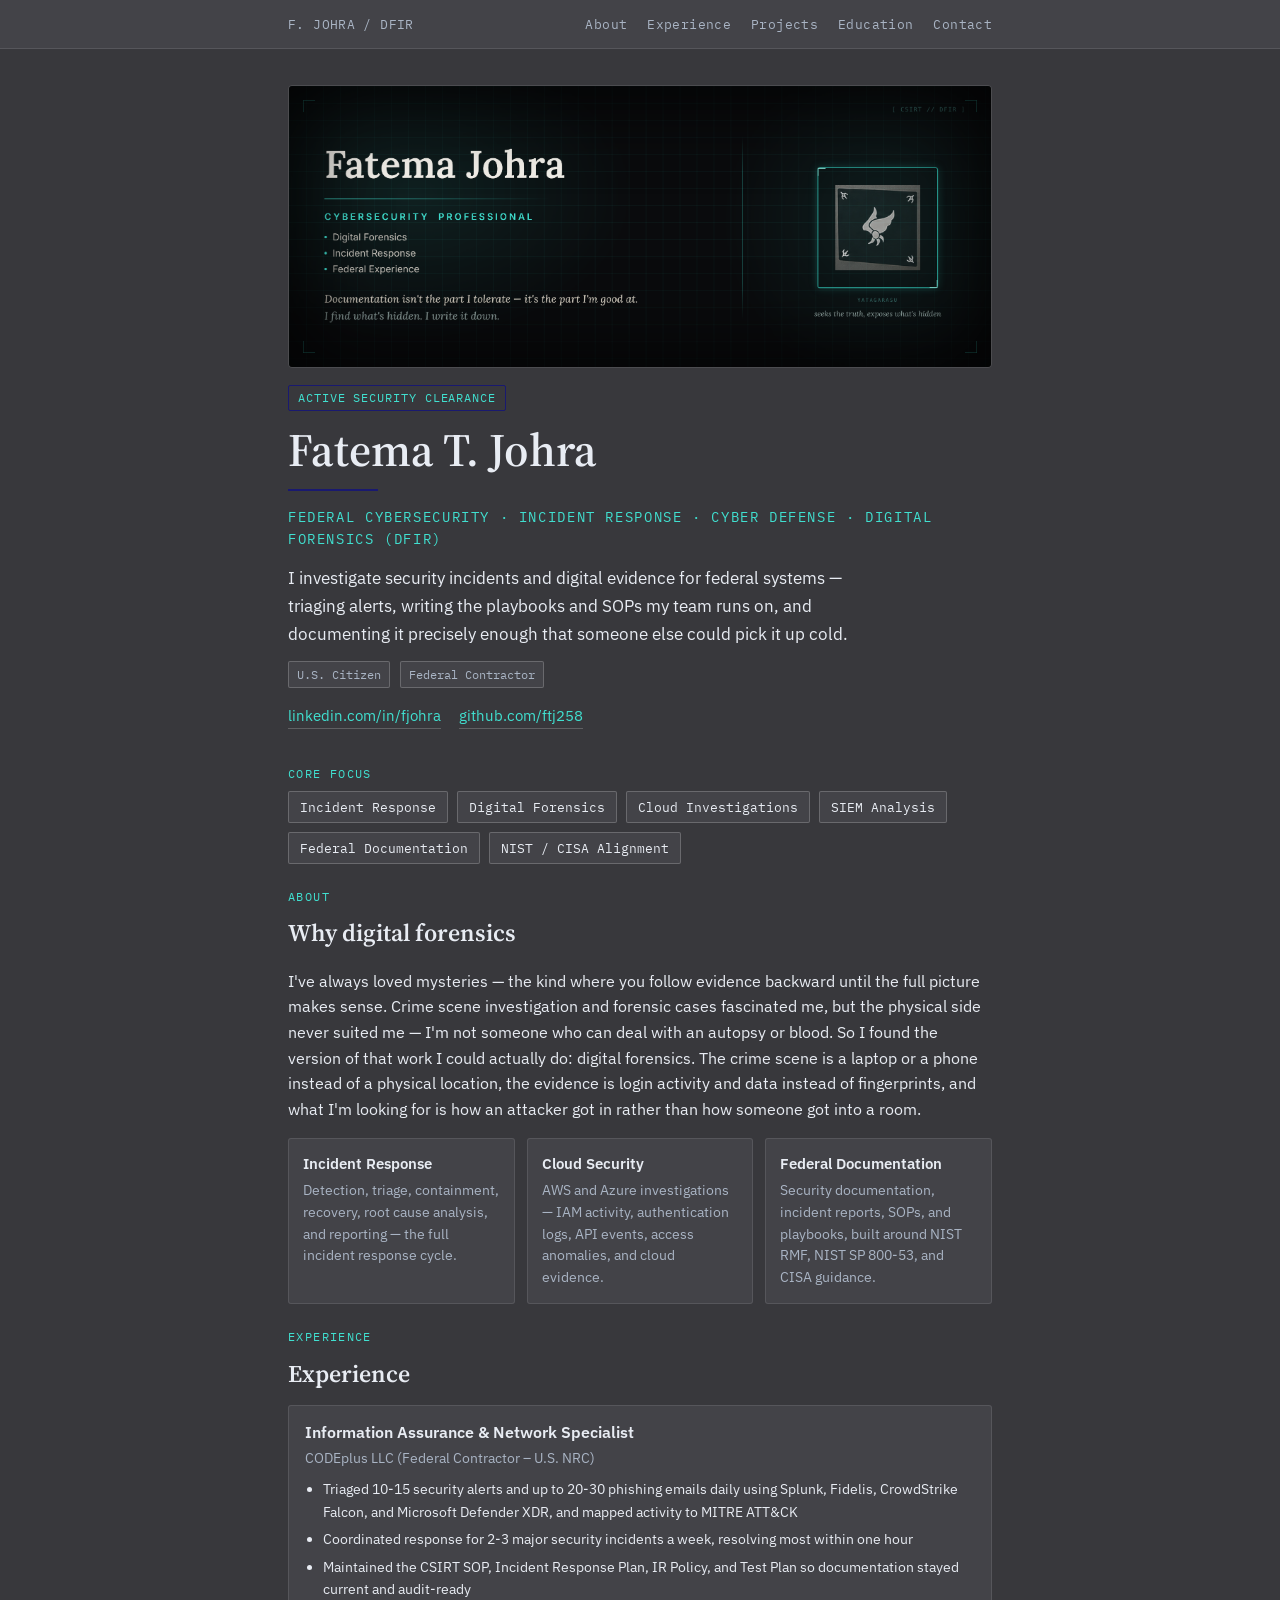
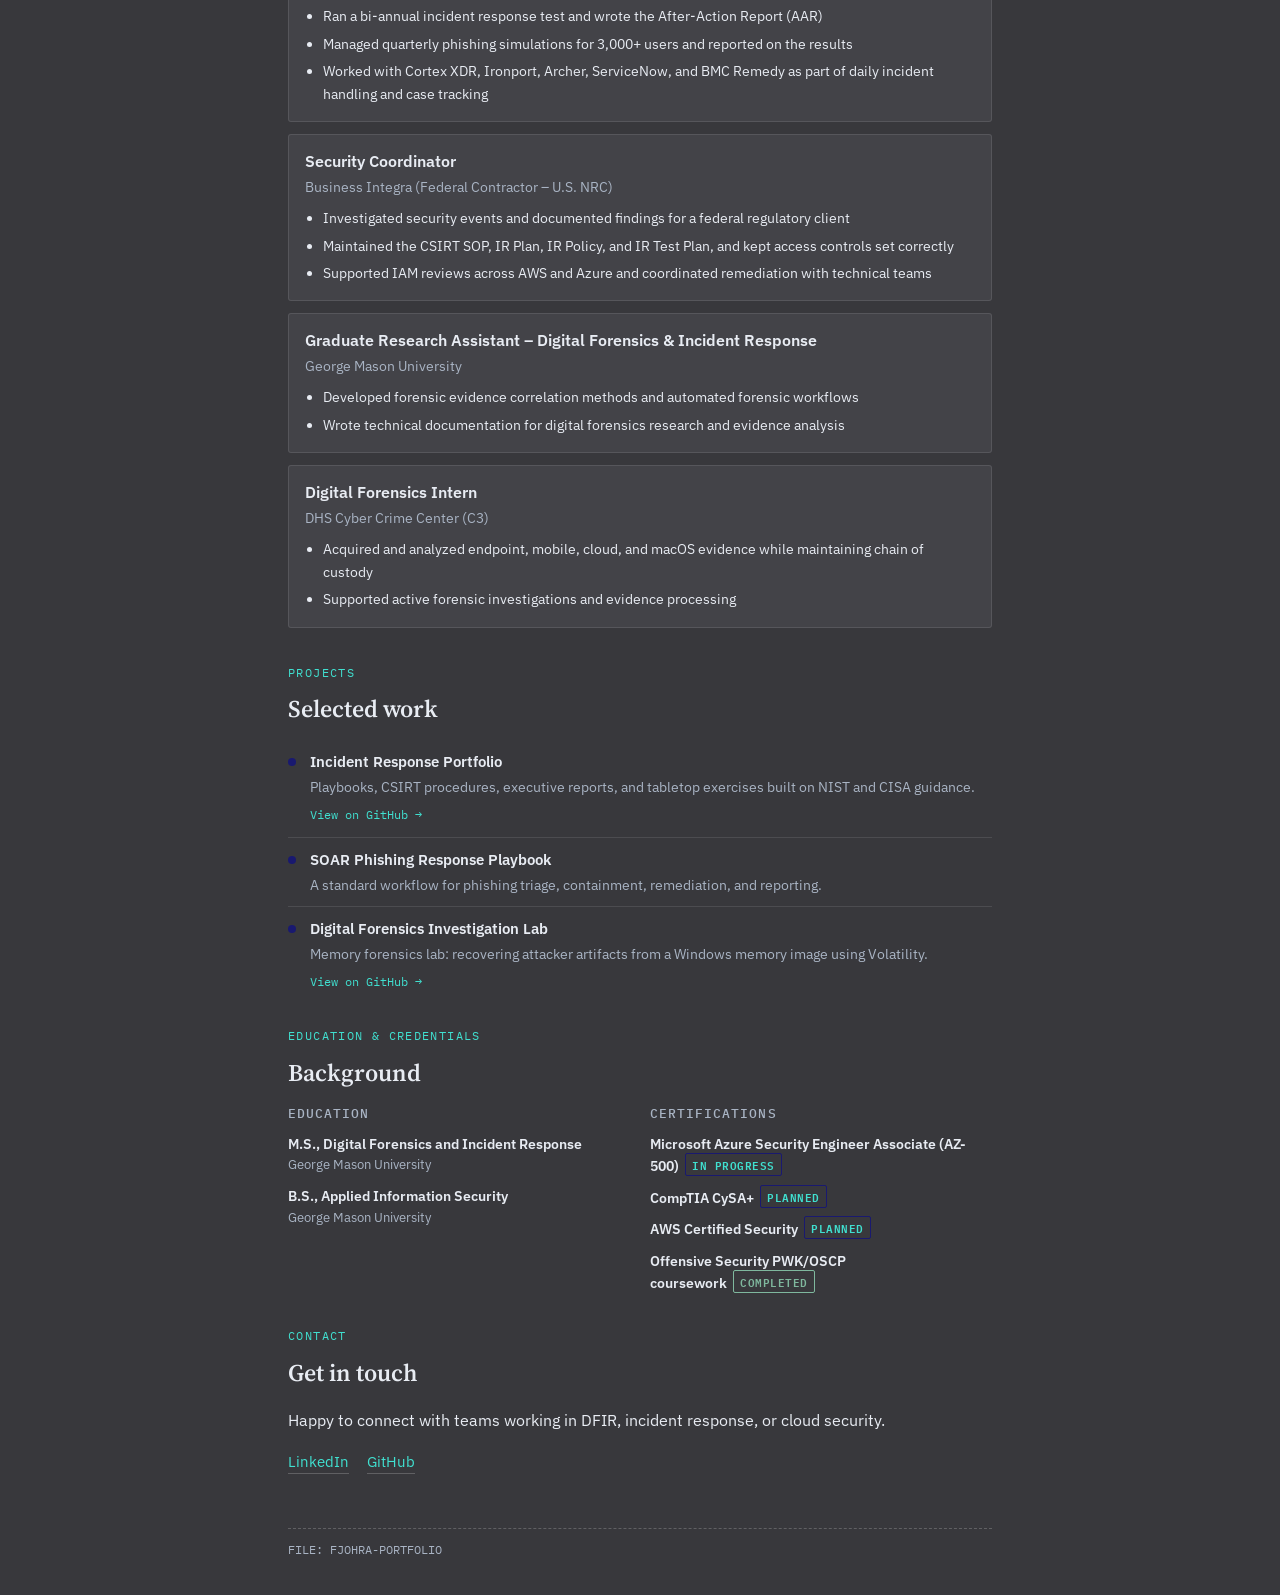
==== index.html @ d058edda "Update hero copy, add project links, replace banner with original design" ====
<!DOCTYPE html>
<html lang="en">
<head>
<meta charset="UTF-8">
<meta name="viewport" content="width=device-width, initial-scale=1.0">
<title>Fatema T. Johra — Incident Response &amp; Digital Forensics</title>
<link rel="preconnect" href="https://fonts.googleapis.com">
<link href="https://fonts.googleapis.com/css2?family=Source+Serif+4:opsz,wght@8..60,400;8..60,600;8..60,700&family=IBM+Plex+Sans:wght@400;500;600&family=IBM+Plex+Mono:wght@400;500&display=swap" rel="stylesheet">
<style>
  :root{
    --bg: #38383C;
    --paper: #434348;
    --ink: #E8ECF3;
    --ink-soft: #A9B4C4;
    --navy: #E8ECF3;
    --navy-soft: #C6D0DE;
    --line: rgba(255,255,255,0.10);
    --line-strong: rgba(255,255,255,0.20);
    --accent: #191970;
    --accent-text: #40E0D0;
    --accent-soft: rgba(25,25,112,0.24);
    --active: #7FB89E;
    --active-soft: rgba(127,184,158,0.14);
    --closed: #A39C8E;
    --closed-soft: rgba(163,156,142,0.14);
    --serif: 'Source Serif 4', Georgia, serif;
    --sans: 'IBM Plex Sans', -apple-system, sans-serif;
    --mono: 'IBM Plex Mono', 'Courier New', monospace;
  }

  * { box-sizing: border-box; }
  html { scroll-behavior: smooth; }

  body{
    margin: 0;
    background: var(--bg);
    color: var(--ink);
    font-family: var(--sans);
    line-height: 1.6;
    -webkit-font-smoothing: antialiased;
  }

  a { color: var(--accent-text); }
  a:focus-visible, button:focus-visible { outline: 2px solid var(--accent); outline-offset: 3px; }

  .wrap{ max-width: 760px; margin: 0 auto; padding: 0 28px; }

  /* ---------- Top bar ---------- */
  .topbar{
    border-bottom: 1px solid var(--line);
    background: var(--paper);
    position: sticky; top: 0; z-index: 20;
  }
  .topbar-inner{
    max-width: 760px; margin: 0 auto; padding: 14px 28px;
    display: flex; justify-content: space-between; align-items: center;
    font-family: var(--mono); font-size: 12.5px; letter-spacing: .03em;
    color: var(--ink-soft);
  }
  .topbar-inner nav{ display: flex; gap: 20px; }
  .topbar-inner nav a{ color: var(--ink-soft); text-decoration: none; }
  .topbar-inner nav a:hover{ color: var(--accent-text); text-decoration: underline; }

  /* ---------- Hero ---------- */
  .hero{ padding: 36px 0 24px; }
  .banner-img{
    width: 100%; max-width: 100%; height: auto; display: block;
    border-radius: 4px; margin-bottom: 16px; border: 1px solid var(--line);
  }
  .hero .stamp{
    display: inline-block; font-family: var(--mono); font-size: 11.5px;
    letter-spacing: .08em; color: var(--accent-text); border: 1px solid var(--accent);
    padding: 3px 9px; border-radius: 2px; margin-bottom: 14px; text-transform: uppercase;
  }
  .hero h1{
    font-family: var(--serif); font-weight: 600; font-size: clamp(2.1rem, 5vw, 2.9rem);
    line-height: 1.12; margin: 0 0 12px; color: var(--navy);
  }
  .name-rule{ width: 90px; height: 2px; background: var(--accent); margin-bottom: 16px; }
  .hero .role-line{
    font-family: var(--mono); font-size: 13.5px; color: var(--accent-text);
    letter-spacing: .12em; text-transform: uppercase; margin-bottom: 14px;
  }
  .hero p.lede{
    font-size: 1.08rem; max-width: 58ch; color: var(--ink); margin: 0 0 14px;
  }
  .meta-row{
    display: flex; flex-wrap: wrap; gap: 8px 10px; font-family: var(--mono); font-size: 12px;
    color: var(--ink-soft); margin-bottom: 16px;
  }
  .meta-row span{
    border: 1px solid var(--line-strong); padding: 3px 8px; border-radius: 2px; background: var(--paper);
  }
  .contact-row{ display: flex; flex-wrap: wrap; gap: 4px 18px; font-size: 14.5px; }
  .contact-row a{ text-decoration: none; border-bottom: 1px solid var(--line-strong); }
  .contact-row a:hover{ border-color: var(--accent); }

  /* ---------- Section scaffolding ---------- */
  section{ padding: 12px 0; }
  section:first-of-type{ border-top: none; }
  .eyebrow{
    font-family: var(--mono); font-size: 11.5px; letter-spacing: .12em; text-transform: uppercase;
    color: var(--accent-text); margin: 0 0 8px;
  }
  h2{
    font-family: var(--serif); font-weight: 600; font-size: 1.5rem; color: var(--navy);
    margin: 0 0 12px;
  }

  /* ---------- Focus tags ---------- */
  .tag-row{ display: flex; flex-wrap: wrap; gap: 9px; }
  .tag{
    font-family: var(--mono); font-size: 12.5px; color: var(--navy);
    background: var(--paper); border: 1px solid var(--line-strong);
    padding: 5px 11px; border-radius: 2px;
  }

  /* ---------- About cards ---------- */
  .card-grid{ display: grid; grid-template-columns: repeat(3, 1fr); gap: 12px; margin-top: 14px; }
  .card{
    background: var(--paper); border: 1px solid var(--line); border-radius: 3px;
    padding: 13px 14px 15px;
  }
  .card .card-title{ font-weight: 600; font-size: 14.5px; color: var(--navy); margin-bottom: 5px; }
  .card p{ font-size: 13.5px; color: var(--ink-soft); margin: 0; }

  /* ---------- Case files (experience) ---------- */
  .case{
    background: var(--paper); border: 1px solid var(--line); border-radius: 3px;
    margin-bottom: 12px; overflow: hidden;
  }
  .case-head{
    display: flex; justify-content: flex-end; align-items: center; flex-wrap: wrap; gap: 8px;
    padding: 10px 16px; border-bottom: 1px solid var(--line); background: rgba(255,255,255,0.03);
  }
  .case-id{ font-family: var(--mono); font-size: 12px; color: var(--ink-soft); }
  .status{
    font-family: var(--mono); font-size: 11px; letter-spacing: .06em; text-transform: uppercase;
    padding: 3px 9px; border-radius: 2px;
  }
  .status.active{ background: var(--active-soft); color: var(--active); }
  .status.closed{ background: var(--closed-soft); color: var(--closed); }
  .case-body{ padding: 14px 16px 16px; }
  .case-role{ font-weight: 600; font-size: 16px; margin: 0 0 2px; }
  .case-org{ font-size: 13.5px; color: var(--ink-soft); margin: 0 0 9px; }
  .case-body ul{ margin: 0; padding-left: 18px; }
  .case-body li{ font-size: 14px; margin-bottom: 5px; color: var(--ink); }
  .case-body li:last-child{ margin-bottom: 0; }

  /* ---------- Projects ---------- */
  .project{
    display: flex; gap: 14px; padding: 10px 0; border-bottom: 1px solid var(--line);
  }
  .project:last-child{ border-bottom: none; }
  .project .dot{
    flex: none; width: 8px; height: 8px; border-radius: 50%; background: var(--accent);
    margin-top: 8px;
  }
  .project h3{ font-size: 15px; margin: 0 0 3px; font-weight: 600; }
  .project p{ margin: 0; font-size: 13.5px; color: var(--ink-soft); }
  .project-link{
    display: inline-block; margin-top: 6px; font-family: var(--mono); font-size: 12px;
    color: var(--accent-text); text-decoration: none; border-bottom: 1px solid transparent;
  }
  .project-link:hover{ border-bottom-color: var(--accent-text); }

  /* ---------- Education / certs ---------- */
  .edu-grid{ display: grid; grid-template-columns: 1fr 1fr; gap: 20px; }
  .edu-grid h3{ font-size: 13px; text-transform: uppercase; letter-spacing: .08em; color: var(--ink-soft); margin: 0 0 8px; font-family: var(--mono); font-weight: 500;}
  .edu-item{ margin-bottom: 9px; font-size: 14px; }
  .edu-item .deg{ font-weight: 600; }
  .edu-item .where{ color: var(--ink-soft); font-size: 13px; }
  .pill-status{
    font-family: var(--mono); font-size: 10.5px; text-transform: uppercase; letter-spacing: .05em;
    color: var(--accent-text); border: 1px solid var(--accent); border-radius: 2px; padding: 1px 6px;
    margin-left: 6px; vertical-align: 1px;
  }

  /* ---------- Contact / footer ---------- */
  footer{ padding: 24px 0 36px; }
  footer p{ font-size: 15px; max-width: 52ch; }
  .footer-stamp{
    margin-top: 18px; padding-top: 12px; border-top: 1px dashed var(--line-strong);
    font-family: var(--mono); font-size: 11.5px; color: var(--ink-soft);
    display: flex; justify-content: space-between; flex-wrap: wrap; gap: 6px;
  }

  /* ---------- Reveal on scroll ---------- */
  .reveal{ opacity: 0; transform: translateY(10px); transition: opacity .5s ease, transform .5s ease; }
  .reveal.in{ opacity: 1; transform: translateY(0); }
  @media (prefers-reduced-motion: reduce){
    .reveal{ opacity: 1; transform: none; transition: none; }
    html{ scroll-behavior: auto; }
  }

  /* ---------- Responsive ---------- */
  @media (max-width: 640px){
    .card-grid{ grid-template-columns: 1fr; }
    .edu-grid{ grid-template-columns: 1fr; }
    .topbar-inner nav{ gap: 12px; }
    .topbar-inner nav a:nth-child(4), .topbar-inner nav a:nth-child(5){ display:none; }
  }
</style>
</head>
<body>

<div class="topbar">
  <div class="topbar-inner">
    <span>F. JOHRA / DFIR</span>
    <nav>
      <a href="#about">About</a>
      <a href="#experience">Experience</a>
      <a href="#projects">Projects</a>
      <a href="#education">Education</a>
      <a href="#contact">Contact</a>
    </nav>
  </div>
</div>

<div class="wrap">

  <section class="hero">
    <img class="banner-img" src="https://ftj258.github.io/banner.png" alt="Fatema Johra Cybersecurity Banner">
    <span class="stamp">Active Security Clearance</span>
    <h1>Fatema T. Johra</h1>
    <div class="name-rule"></div>
    <div class="role-line">Federal Cybersecurity · Incident Response · Cyber Defense · Digital Forensics (DFIR)</div>
    <p class="lede">I investigate security incidents and digital evidence for federal systems &mdash; triaging alerts, writing the playbooks and SOPs my team runs on, and documenting it precisely enough that someone else could pick it up cold.</p>
    <div class="meta-row">
      <span>U.S. Citizen</span>
      <span>Federal Contractor</span>
    </div>
    <div class="contact-row">
      <a href="https://linkedin.com/in/fjohra">linkedin.com/in/fjohra</a>
      <a href="https://github.com/ftj258">github.com/ftj258</a>
    </div>
  </section>

  <section id="focus" class="reveal">
    <p class="eyebrow">Core focus</p>
    <div class="tag-row">
      <span class="tag">Incident Response</span>
      <span class="tag">Digital Forensics</span>
      <span class="tag">Cloud Investigations</span>
      <span class="tag">SIEM Analysis</span>
      <span class="tag">Federal Documentation</span>
      <span class="tag">NIST / CISA Alignment</span>
    </div>
  </section>

  <section id="about" class="reveal">
    <p class="eyebrow">About</p>
    <h2>Why digital forensics</h2>
    <p>I've always loved mysteries &mdash; the kind where you follow evidence backward until the full picture makes sense. Crime scene investigation and forensic cases fascinated me, but the physical side never suited me &mdash; I'm not someone who can deal with an autopsy or blood. So I found the version of that work I could actually do: digital forensics. The crime scene is a laptop or a phone instead of a physical location, the evidence is login activity and data instead of fingerprints, and what I'm looking for is how an attacker got in rather than how someone got into a room.</p>
    <div class="card-grid">
      <div class="card">
        <div class="card-title">Incident Response</div>
        <p>Detection, triage, containment, recovery, root cause analysis, and reporting &mdash; the full incident response cycle.</p>
      </div>
      <div class="card">
        <div class="card-title">Cloud Security</div>
        <p>AWS and Azure investigations &mdash; IAM activity, authentication logs, API events, access anomalies, and cloud evidence.</p>
      </div>
      <div class="card">
        <div class="card-title">Federal Documentation</div>
        <p>Security documentation, incident reports, SOPs, and playbooks, built around NIST RMF, NIST SP 800-53, and CISA guidance.</p>
      </div>
    </div>
  </section>

  <section id="experience" class="reveal">
    <p class="eyebrow">Experience</p>
    <h2>Experience</h2>

    <div class="case">
      <div class="case-body">
        <p class="case-role">Information Assurance &amp; Network Specialist</p>
        <p class="case-org">CODEplus LLC (Federal Contractor &ndash; U.S. NRC)</p>
        <ul>
          <li>Triaged 10-15 security alerts and up to 20-30 phishing emails daily using Splunk, Fidelis, CrowdStrike Falcon, and Microsoft Defender XDR, and mapped activity to MITRE ATT&amp;CK</li>
          <li>Coordinated response for 2-3 major security incidents a week, resolving most within one hour</li>
          <li>Maintained the CSIRT SOP, Incident Response Plan, IR Policy, and Test Plan so documentation stayed current and audit-ready</li>
          <li>Ran a bi-annual incident response test and wrote the After-Action Report (AAR)</li>
          <li>Managed quarterly phishing simulations for 3,000+ users and reported on the results</li>
          <li>Worked with Cortex XDR, Ironport, Archer, ServiceNow, and BMC Remedy as part of daily incident handling and case tracking</li>
        </ul>
      </div>
    </div>

    <div class="case">
      <div class="case-body">
        <p class="case-role">Security Coordinator</p>
        <p class="case-org">Business Integra (Federal Contractor &ndash; U.S. NRC)</p>
        <ul>
          <li>Investigated security events and documented findings for a federal regulatory client</li>
          <li>Maintained the CSIRT SOP, IR Plan, IR Policy, and IR Test Plan, and kept access controls set correctly</li>
          <li>Supported IAM reviews across AWS and Azure and coordinated remediation with technical teams</li>
        </ul>
      </div>
    </div>

    <div class="case">
      <div class="case-body">
        <p class="case-role">Graduate Research Assistant &ndash; Digital Forensics &amp; Incident Response</p>
        <p class="case-org">George Mason University</p>
        <ul>
          <li>Developed forensic evidence correlation methods and automated forensic workflows</li>
          <li>Wrote technical documentation for digital forensics research and evidence analysis</li>
        </ul>
      </div>
    </div>

    <div class="case">
      <div class="case-body">
        <p class="case-role">Digital Forensics Intern</p>
        <p class="case-org">DHS Cyber Crime Center (C3)</p>
        <ul>
          <li>Acquired and analyzed endpoint, mobile, cloud, and macOS evidence while maintaining chain of custody</li>
          <li>Supported active forensic investigations and evidence processing</li>
        </ul>
      </div>
    </div>
  </section>

  <section id="projects" class="reveal">
    <p class="eyebrow">Projects</p>
    <h2>Selected work</h2>

    <div class="project">
      <span class="dot"></span>
      <div>
        <h3>Incident Response Portfolio</h3>
        <p>Playbooks, CSIRT procedures, executive reports, and tabletop exercises built on NIST and CISA guidance.</p>
        <a class="project-link" href="https://github.com/ftj258/cybersecurity-portfolio/tree/main/incident-response" target="_blank" rel="noopener">View on GitHub &rarr;</a>
      </div>
    </div>
    <div class="project">
      <span class="dot"></span>
      <div>
        <h3>SOAR Phishing Response Playbook</h3>
        <p>A standard workflow for phishing triage, containment, remediation, and reporting.</p>
      </div>
    </div>
    <div class="project">
      <span class="dot"></span>
      <div>
        <h3>Digital Forensics Investigation Lab</h3>
        <p>Memory forensics lab: recovering attacker artifacts from a Windows memory image using Volatility.</p>
        <a class="project-link" href="https://github.com/ftj258/dfir-home-labs/tree/main/01-memory-forensics" target="_blank" rel="noopener">View on GitHub &rarr;</a>
      </div>
    </div>
  </section>

  <section id="education" class="reveal">
    <p class="eyebrow">Education &amp; credentials</p>
    <h2>Background</h2>
    <div class="edu-grid">
      <div>
        <h3>Education</h3>
        <div class="edu-item">
          <div class="deg">M.S., Digital Forensics and Incident Response</div>
          <div class="where">George Mason University</div>
        </div>
        <div class="edu-item">
          <div class="deg">B.S., Applied Information Security</div>
          <div class="where">George Mason University</div>
        </div>
      </div>
      <div>
        <h3>Certifications</h3>
        <div class="edu-item">
          <div class="deg">Microsoft Azure Security Engineer Associate (AZ-500)<span class="pill-status">In Progress</span></div>
        </div>
        <div class="edu-item">
          <div class="deg">CompTIA CySA+<span class="pill-status">Planned</span></div>
        </div>
        <div class="edu-item">
          <div class="deg">AWS Certified Security<span class="pill-status">Planned</span></div>
        </div>
        <div class="edu-item">
          <div class="deg">Offensive Security PWK/OSCP coursework<span class="pill-status" style="color:var(--active); border-color:var(--active);">Completed</span></div>
        </div>
      </div>
    </div>
  </section>

  <section id="contact" class="reveal">
    <p class="eyebrow">Contact</p>
    <h2>Get in touch</h2>
    <p>Happy to connect with teams working in DFIR, incident response, or cloud security.</p>
    <div class="contact-row" style="margin-top:14px;">
      <a href="https://linkedin.com/in/fjohra">LinkedIn</a>
      <a href="https://github.com/ftj258">GitHub</a>
    </div>
  </section>

  <footer>
    <div class="footer-stamp">
      <span>FILE: FJOHRA-PORTFOLIO</span>
    </div>
  </footer>

</div>

<script>
  // Reveal sections on scroll
  const items = document.querySelectorAll('.reveal');
  if ('IntersectionObserver' in window) {
    const io = new IntersectionObserver((entries) => {
      entries.forEach(e => { if (e.isIntersecting) { e.target.classList.add('in'); io.unobserve(e.target); } });
    }, { threshold: 0.12 });
    items.forEach(el => io.observe(el));
  } else {
    items.forEach(el => el.classList.add('in'));
  }
</script>

</body>
</html>
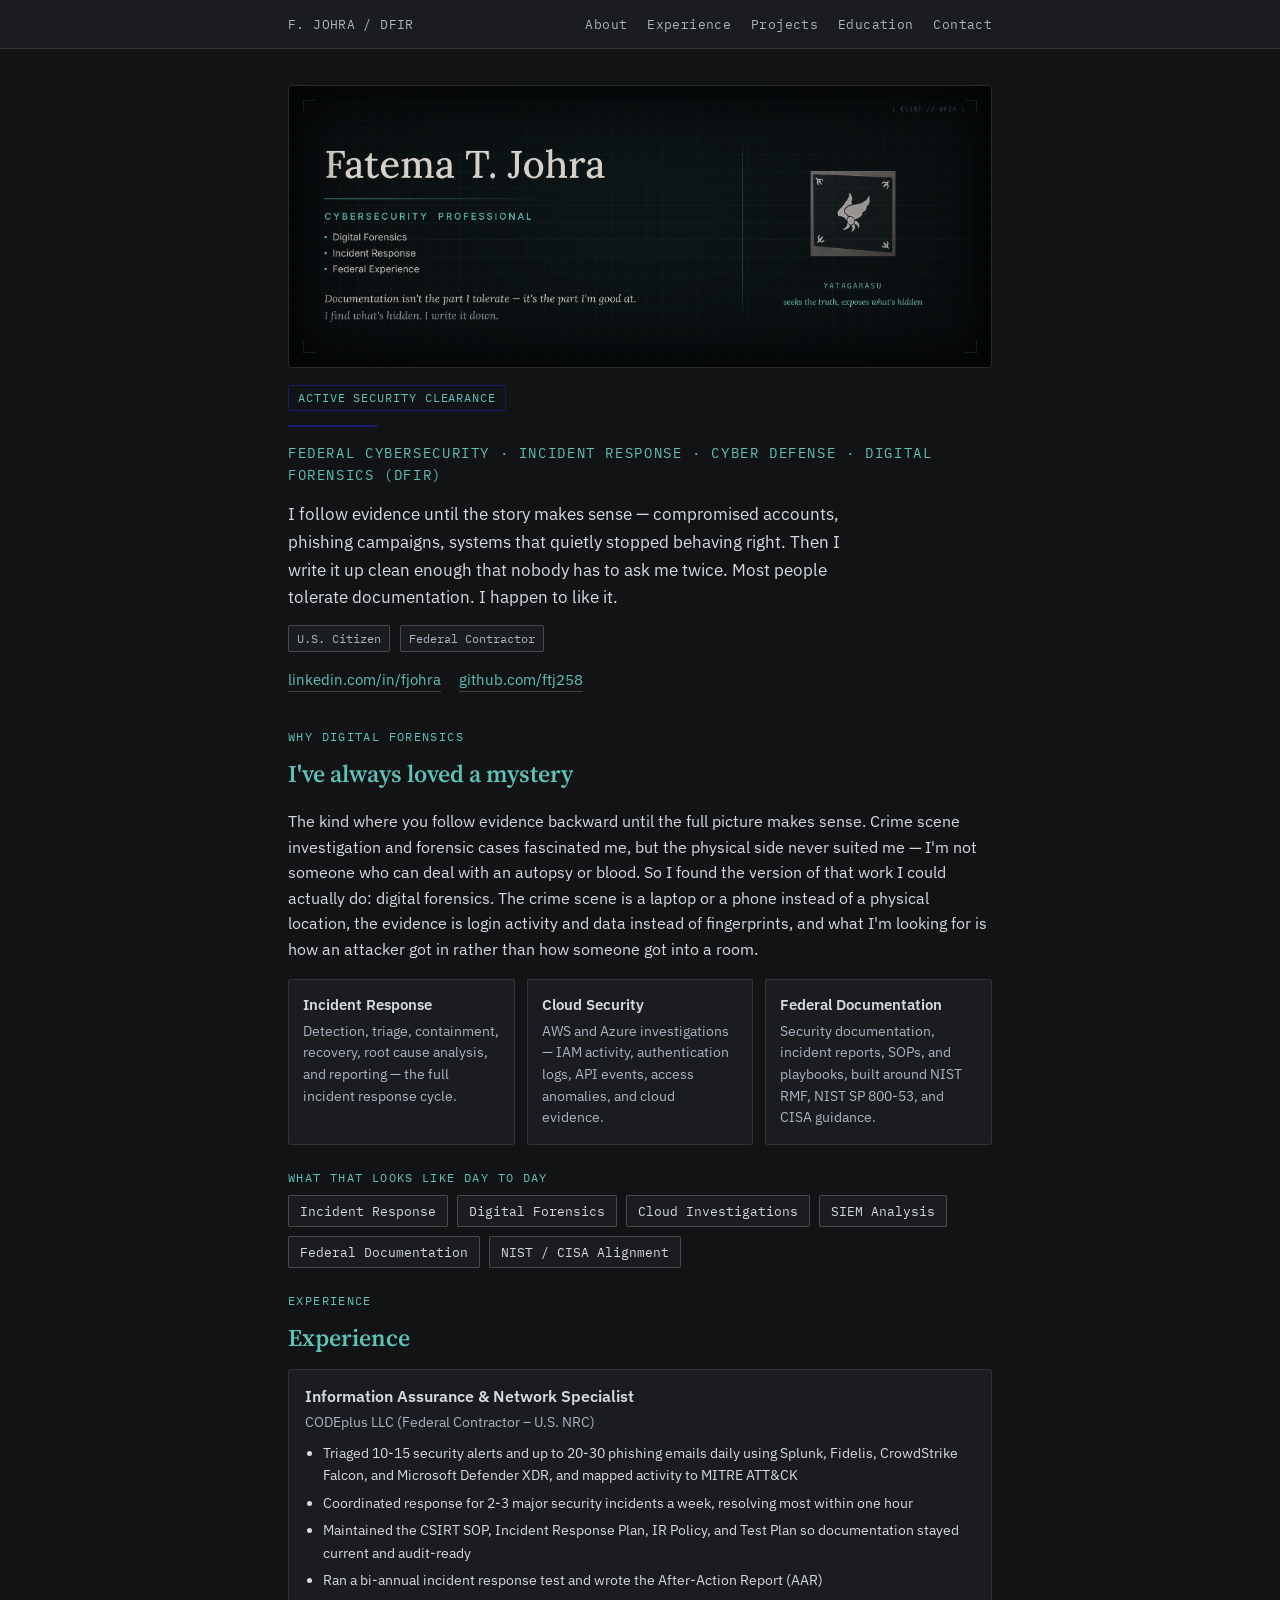
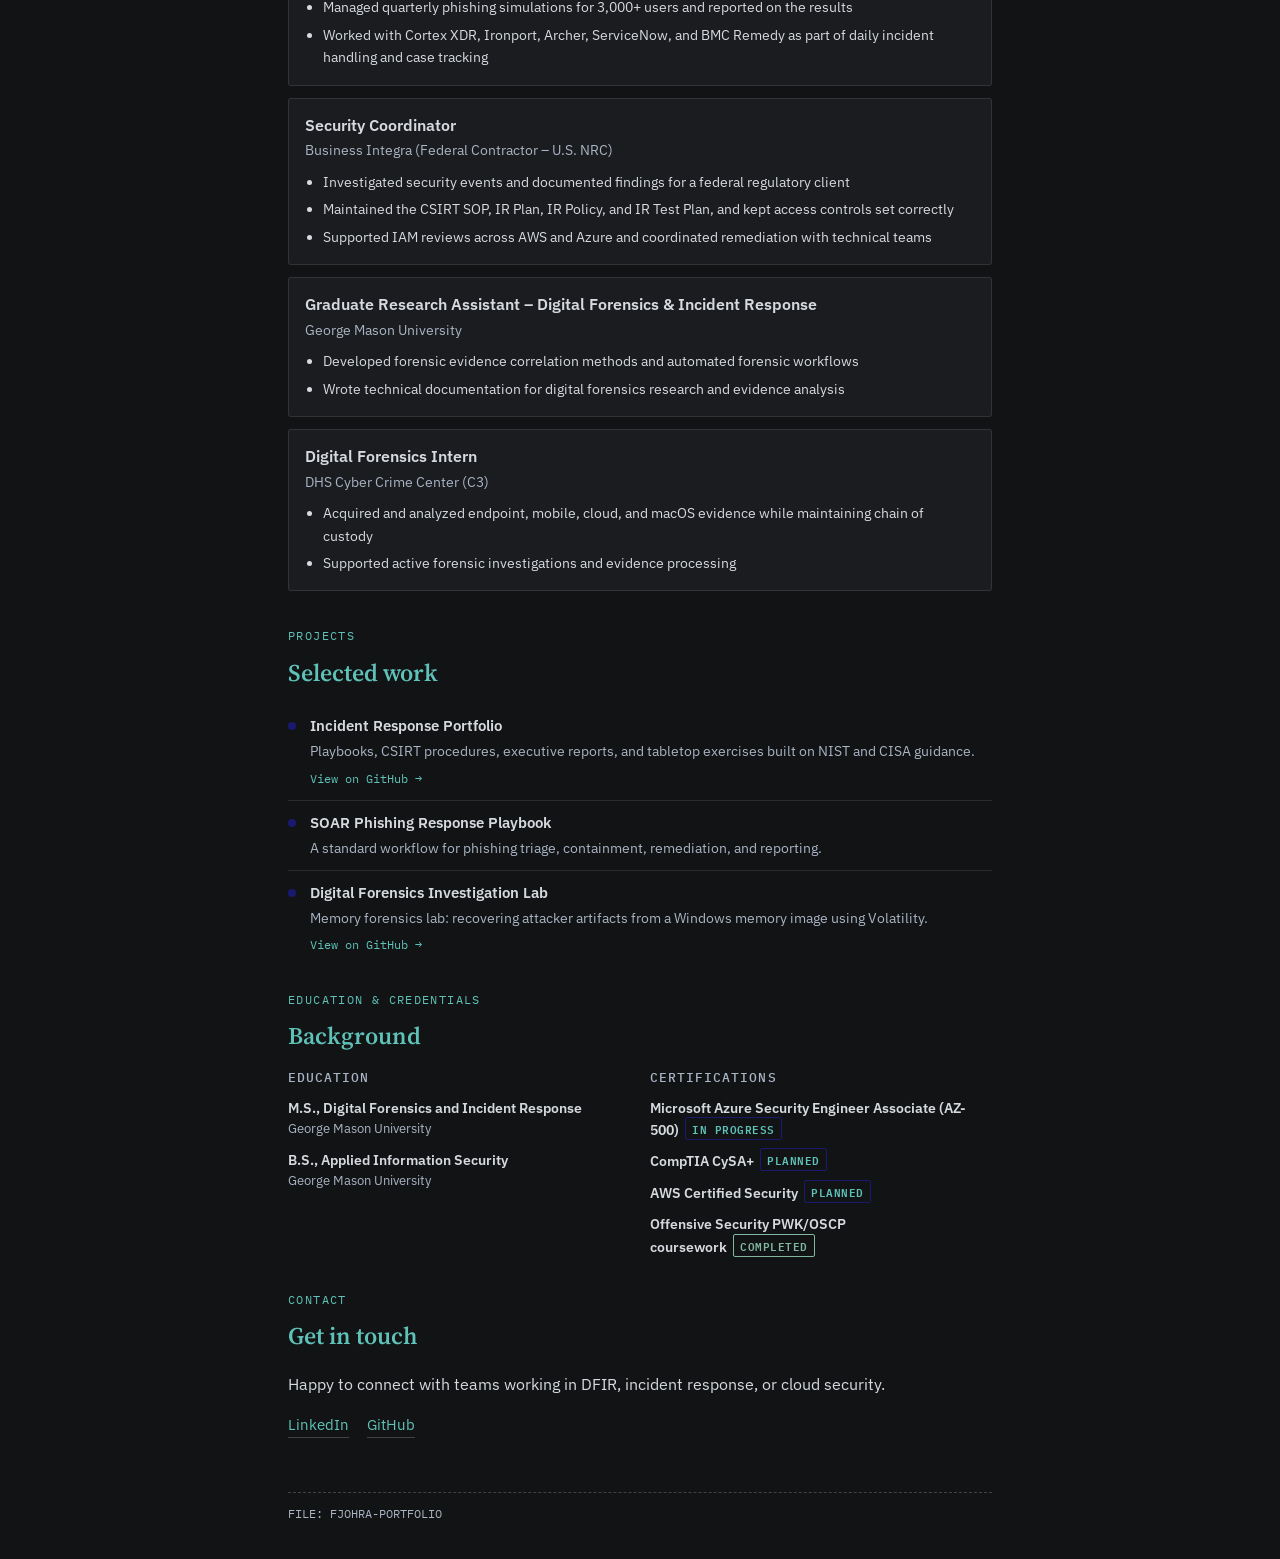
==== commit 0d34d158: "Restructure site as narrative flow, soften color palette, update banner" ====
--- a/index.html
+++ b/index.html
@@ -8,16 +8,16 @@
 <link href="https://fonts.googleapis.com/css2?family=Source+Serif+4:opsz,wght@8..60,400;8..60,600;8..60,700&family=IBM+Plex+Sans:wght@400;500;600&family=IBM+Plex+Mono:wght@400;500&display=swap" rel="stylesheet">
 <style>
   :root{
-    --bg: #38383C;
-    --paper: #434348;
-    --ink: #E8ECF3;
+    --bg: #121315;
+    --paper: #1b1c1f;
+    --ink: #D6DADF;
     --ink-soft: #A9B4C4;
-    --navy: #E8ECF3;
+    --navy: #D6DADF;
     --navy-soft: #C6D0DE;
     --line: rgba(255,255,255,0.10);
     --line-strong: rgba(255,255,255,0.20);
     --accent: #191970;
-    --accent-text: #40E0D0;
+    --accent-text: #5FC2B8;
     --accent-soft: rgba(25,25,112,0.24);
     --active: #7FB89E;
     --active-soft: rgba(127,184,158,0.14);
@@ -103,7 +103,7 @@
     color: var(--accent-text); margin: 0 0 8px;
   }
   h2{
-    font-family: var(--serif); font-weight: 600; font-size: 1.5rem; color: var(--navy);
+    font-family: var(--serif); font-weight: 600; font-size: 1.5rem; color: var(--accent-text);
     margin: 0 0 12px;
   }
 
@@ -222,10 +222,9 @@
   <section class="hero">
     <img class="banner-img" src="https://ftj258.github.io/banner.png" alt="Fatema Johra Cybersecurity Banner">
     <span class="stamp">Active Security Clearance</span>
-    <h1>Fatema T. Johra</h1>
     <div class="name-rule"></div>
     <div class="role-line">Federal Cybersecurity · Incident Response · Cyber Defense · Digital Forensics (DFIR)</div>
-    <p class="lede">I investigate security incidents and digital evidence for federal systems &mdash; triaging alerts, writing the playbooks and SOPs my team runs on, and documenting it precisely enough that someone else could pick it up cold.</p>
+    <p class="lede">I follow evidence until the story makes sense &mdash; compromised accounts, phishing campaigns, systems that quietly stopped behaving right. Then I write it up clean enough that nobody has to ask me twice. Most people tolerate documentation. I happen to like it.</p>
     <div class="meta-row">
       <span>U.S. Citizen</span>
       <span>Federal Contractor</span>
@@ -236,8 +235,28 @@
     </div>
   </section>
 
+  <section id="about" class="reveal">
+    <p class="eyebrow">Why digital forensics</p>
+    <h2>I've always loved a mystery</h2>
+    <p>The kind where you follow evidence backward until the full picture makes sense. Crime scene investigation and forensic cases fascinated me, but the physical side never suited me &mdash; I'm not someone who can deal with an autopsy or blood. So I found the version of that work I could actually do: digital forensics. The crime scene is a laptop or a phone instead of a physical location, the evidence is login activity and data instead of fingerprints, and what I'm looking for is how an attacker got in rather than how someone got into a room.</p>
+    <div class="card-grid">
+      <div class="card">
+        <div class="card-title">Incident Response</div>
+        <p>Detection, triage, containment, recovery, root cause analysis, and reporting &mdash; the full incident response cycle.</p>
+      </div>
+      <div class="card">
+        <div class="card-title">Cloud Security</div>
+        <p>AWS and Azure investigations &mdash; IAM activity, authentication logs, API events, access anomalies, and cloud evidence.</p>
+      </div>
+      <div class="card">
+        <div class="card-title">Federal Documentation</div>
+        <p>Security documentation, incident reports, SOPs, and playbooks, built around NIST RMF, NIST SP 800-53, and CISA guidance.</p>
+      </div>
+    </div>
+  </section>
+
   <section id="focus" class="reveal">
-    <p class="eyebrow">Core focus</p>
+    <p class="eyebrow">What that looks like day to day</p>
     <div class="tag-row">
       <span class="tag">Incident Response</span>
       <span class="tag">Digital Forensics</span>
@@ -245,26 +264,6 @@
       <span class="tag">SIEM Analysis</span>
       <span class="tag">Federal Documentation</span>
       <span class="tag">NIST / CISA Alignment</span>
-    </div>
-  </section>
-
-  <section id="about" class="reveal">
-    <p class="eyebrow">About</p>
-    <h2>Why digital forensics</h2>
-    <p>I've always loved mysteries &mdash; the kind where you follow evidence backward until the full picture makes sense. Crime scene investigation and forensic cases fascinated me, but the physical side never suited me &mdash; I'm not someone who can deal with an autopsy or blood. So I found the version of that work I could actually do: digital forensics. The crime scene is a laptop or a phone instead of a physical location, the evidence is login activity and data instead of fingerprints, and what I'm looking for is how an attacker got in rather than how someone got into a room.</p>
-    <div class="card-grid">
-      <div class="card">
-        <div class="card-title">Incident Response</div>
-        <p>Detection, triage, containment, recovery, root cause analysis, and reporting &mdash; the full incident response cycle.</p>
-      </div>
-      <div class="card">
-        <div class="card-title">Cloud Security</div>
-        <p>AWS and Azure investigations &mdash; IAM activity, authentication logs, API events, access anomalies, and cloud evidence.</p>
-      </div>
-      <div class="card">
-        <div class="card-title">Federal Documentation</div>
-        <p>Security documentation, incident reports, SOPs, and playbooks, built around NIST RMF, NIST SP 800-53, and CISA guidance.</p>
-      </div>
     </div>
   </section>
 
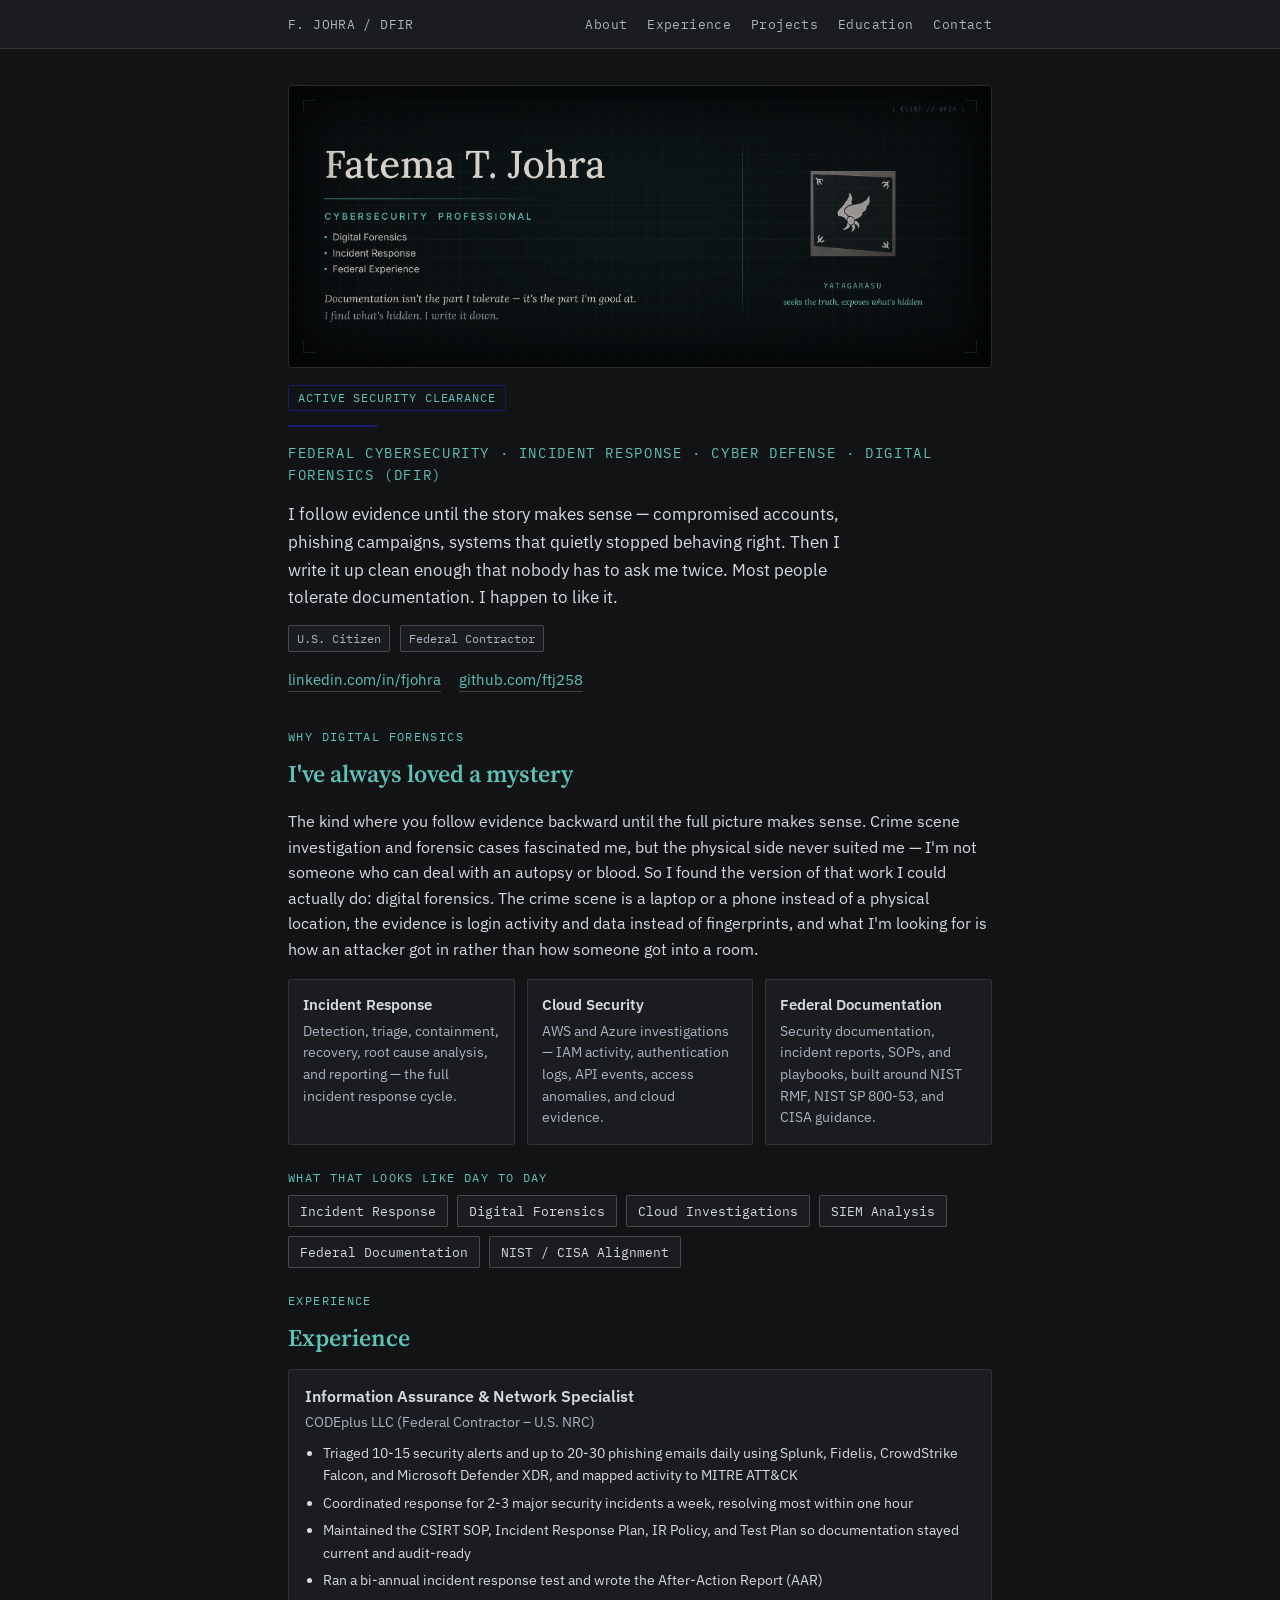
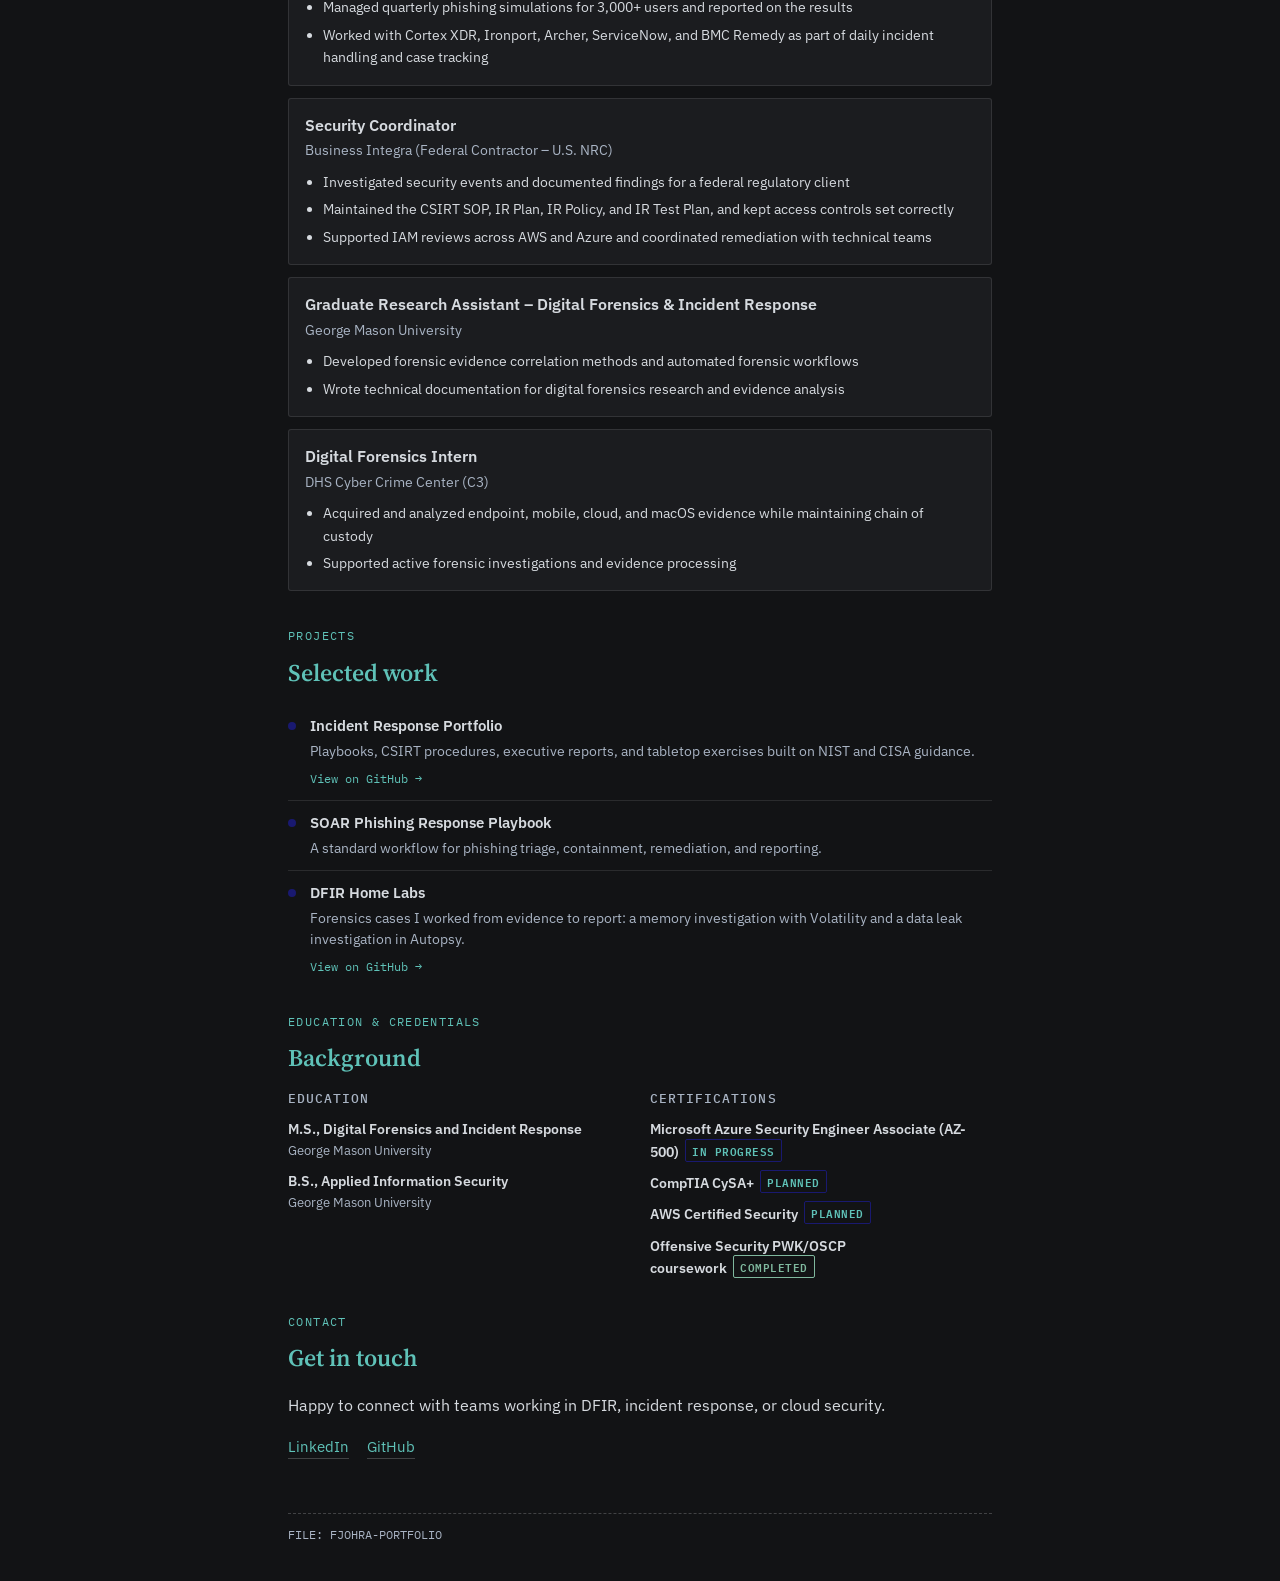
==== commit 073467de: "Update DFIR project card" ====
--- a/index.html
+++ b/index.html
@@ -343,9 +343,9 @@
     <div class="project">
       <span class="dot"></span>
       <div>
-        <h3>Digital Forensics Investigation Lab</h3>
-        <p>Memory forensics lab: recovering attacker artifacts from a Windows memory image using Volatility.</p>
-        <a class="project-link" href="https://github.com/ftj258/dfir-home-labs/tree/main/01-memory-forensics" target="_blank" rel="noopener">View on GitHub &rarr;</a>
+        <h3>DFIR Home Labs</h3>
+        <p>Forensics cases I worked from evidence to report: a memory investigation with Volatility and a data leak investigation in Autopsy.</p>
+        <a class="project-link" href="https://github.com/ftj258/dfir-home-labs" target="_blank" rel="noopener">View on GitHub &rarr;</a>
       </div>
     </div>
   </section>
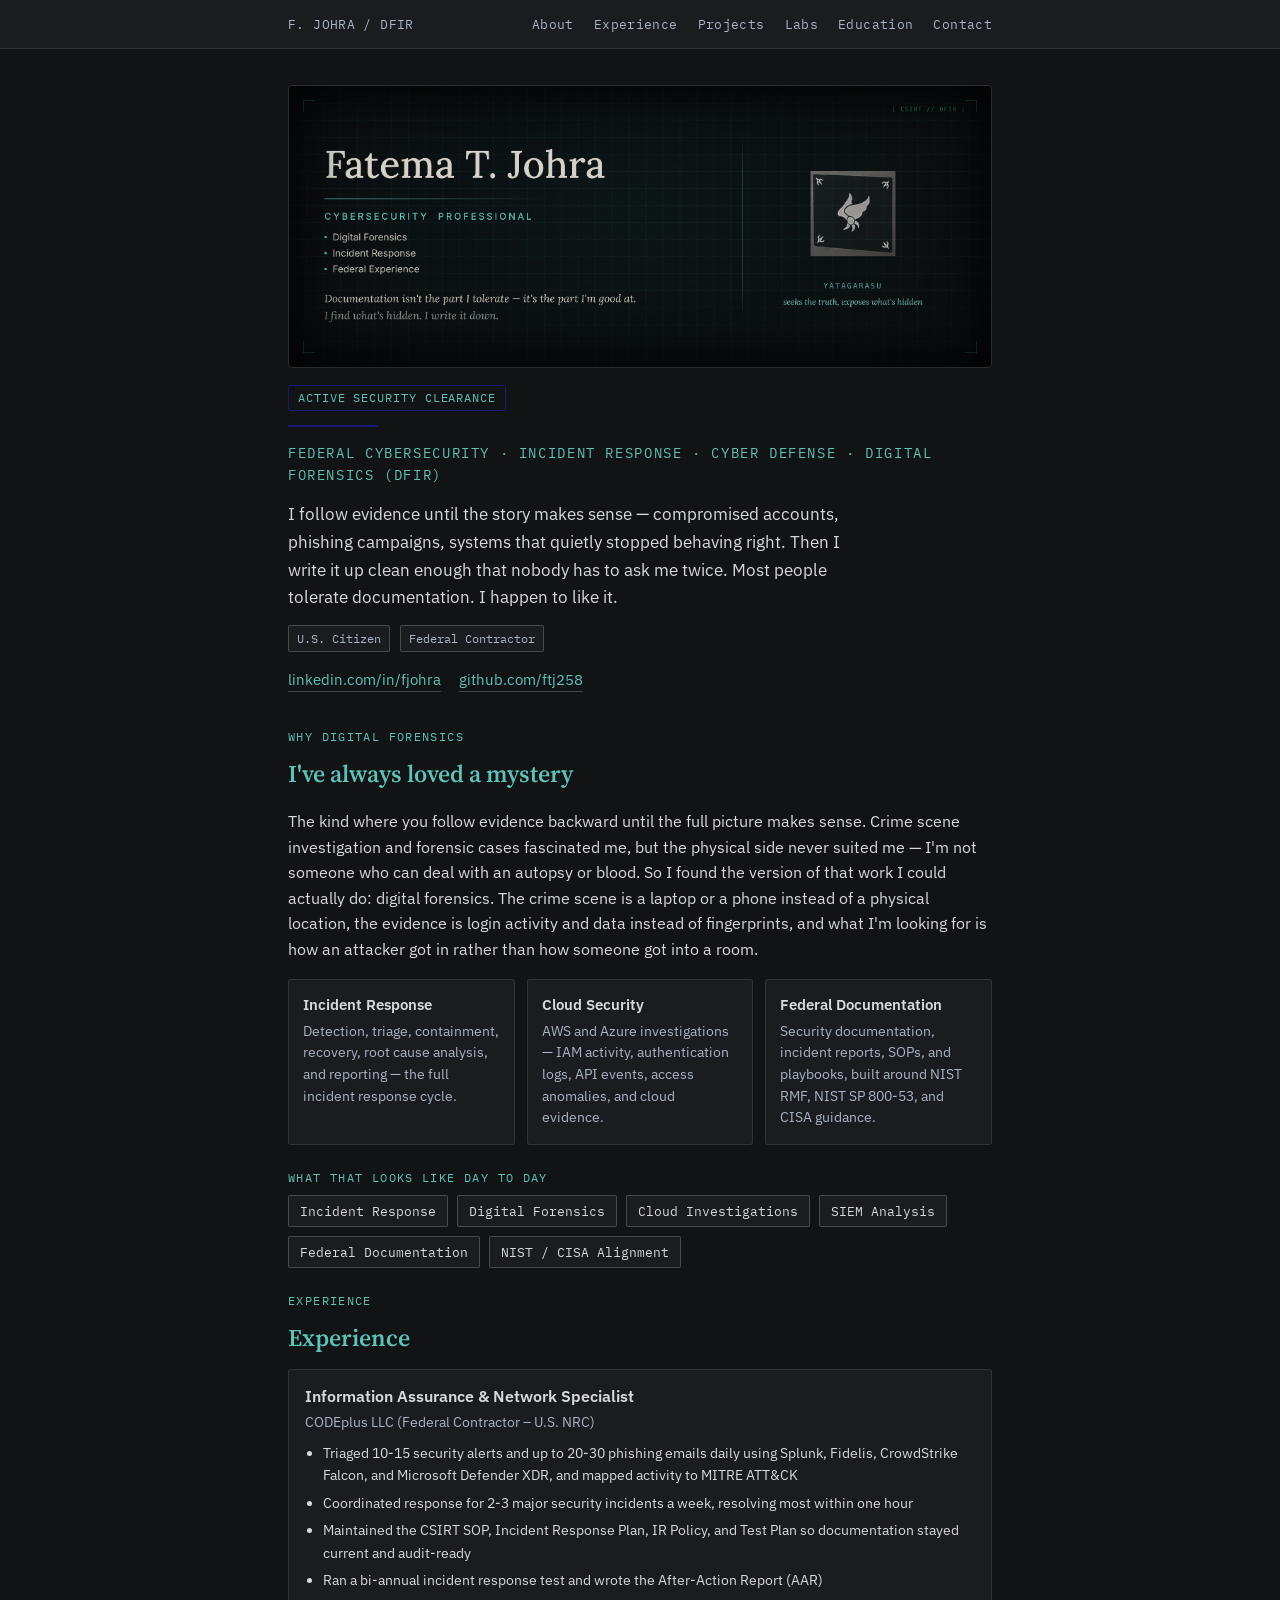
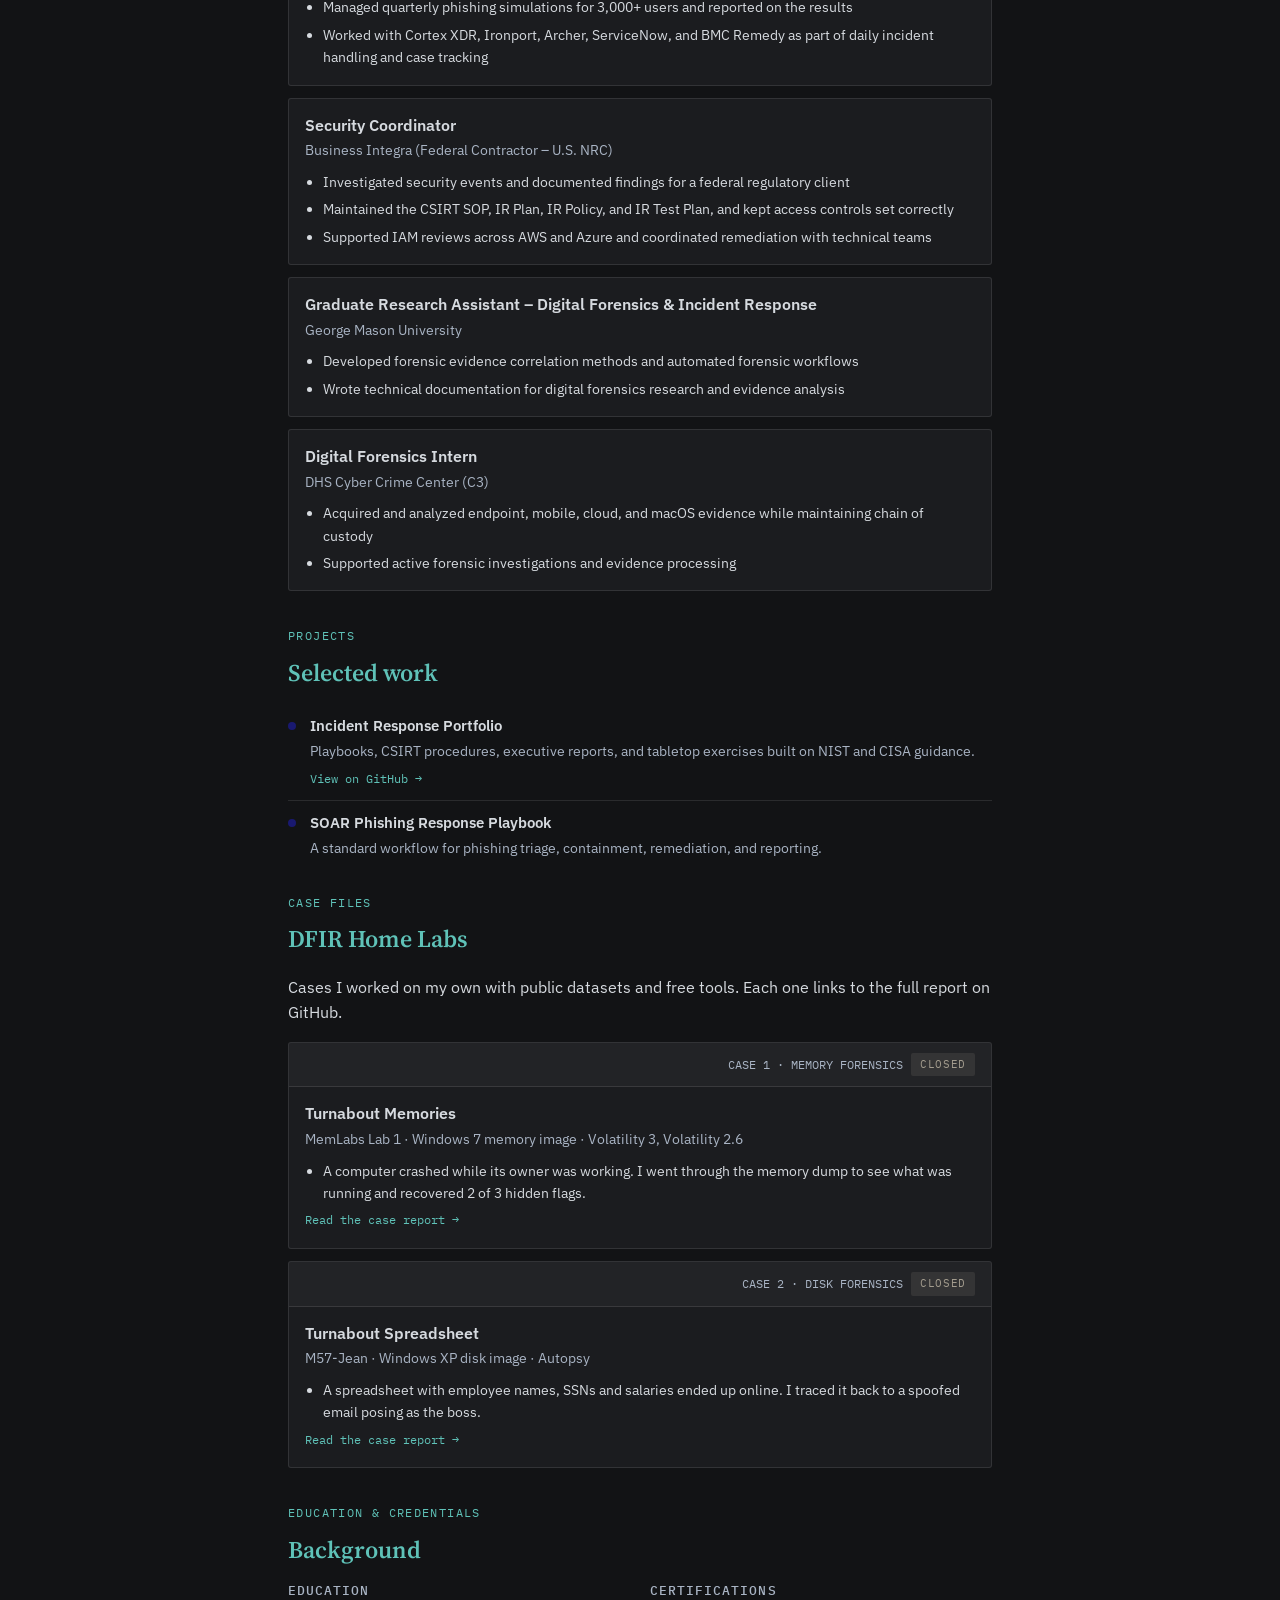
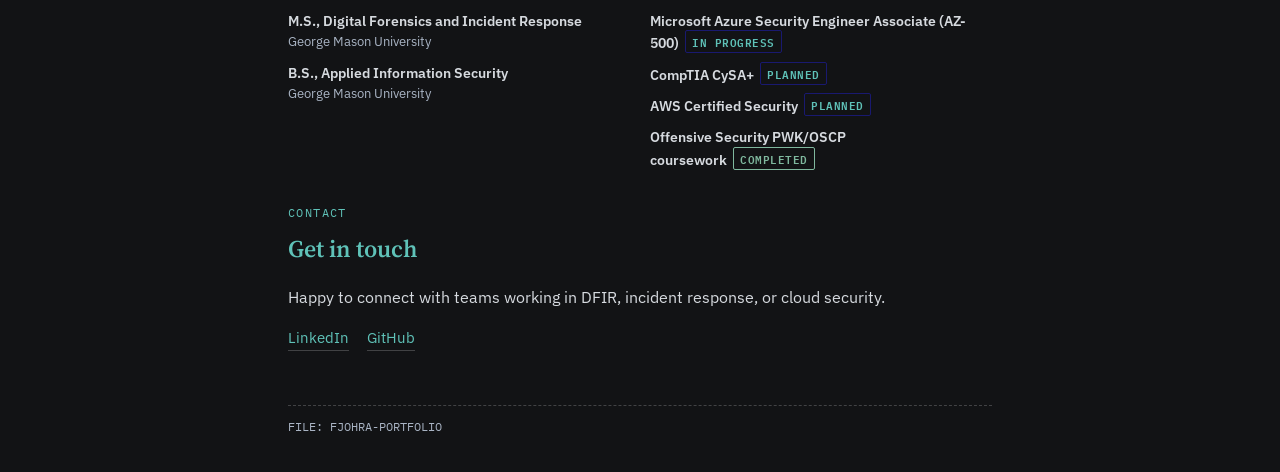
==== commit aa93daf4: "Add Labs section and shared stylesheet" ====
--- a/index.html
+++ b/index.html
@@ -6,201 +6,7 @@
 <title>Fatema T. Johra — Incident Response &amp; Digital Forensics</title>
 <link rel="preconnect" href="https://fonts.googleapis.com">
 <link href="https://fonts.googleapis.com/css2?family=Source+Serif+4:opsz,wght@8..60,400;8..60,600;8..60,700&family=IBM+Plex+Sans:wght@400;500;600&family=IBM+Plex+Mono:wght@400;500&display=swap" rel="stylesheet">
-<style>
-  :root{
-    --bg: #121315;
-    --paper: #1b1c1f;
-    --ink: #D6DADF;
-    --ink-soft: #A9B4C4;
-    --navy: #D6DADF;
-    --navy-soft: #C6D0DE;
-    --line: rgba(255,255,255,0.10);
-    --line-strong: rgba(255,255,255,0.20);
-    --accent: #191970;
-    --accent-text: #5FC2B8;
-    --accent-soft: rgba(25,25,112,0.24);
-    --active: #7FB89E;
-    --active-soft: rgba(127,184,158,0.14);
-    --closed: #A39C8E;
-    --closed-soft: rgba(163,156,142,0.14);
-    --serif: 'Source Serif 4', Georgia, serif;
-    --sans: 'IBM Plex Sans', -apple-system, sans-serif;
-    --mono: 'IBM Plex Mono', 'Courier New', monospace;
-  }
-
-  * { box-sizing: border-box; }
-  html { scroll-behavior: smooth; }
-
-  body{
-    margin: 0;
-    background: var(--bg);
-    color: var(--ink);
-    font-family: var(--sans);
-    line-height: 1.6;
-    -webkit-font-smoothing: antialiased;
-  }
-
-  a { color: var(--accent-text); }
-  a:focus-visible, button:focus-visible { outline: 2px solid var(--accent); outline-offset: 3px; }
-
-  .wrap{ max-width: 760px; margin: 0 auto; padding: 0 28px; }
-
-  /* ---------- Top bar ---------- */
-  .topbar{
-    border-bottom: 1px solid var(--line);
-    background: var(--paper);
-    position: sticky; top: 0; z-index: 20;
-  }
-  .topbar-inner{
-    max-width: 760px; margin: 0 auto; padding: 14px 28px;
-    display: flex; justify-content: space-between; align-items: center;
-    font-family: var(--mono); font-size: 12.5px; letter-spacing: .03em;
-    color: var(--ink-soft);
-  }
-  .topbar-inner nav{ display: flex; gap: 20px; }
-  .topbar-inner nav a{ color: var(--ink-soft); text-decoration: none; }
-  .topbar-inner nav a:hover{ color: var(--accent-text); text-decoration: underline; }
-
-  /* ---------- Hero ---------- */
-  .hero{ padding: 36px 0 24px; }
-  .banner-img{
-    width: 100%; max-width: 100%; height: auto; display: block;
-    border-radius: 4px; margin-bottom: 16px; border: 1px solid var(--line);
-  }
-  .hero .stamp{
-    display: inline-block; font-family: var(--mono); font-size: 11.5px;
-    letter-spacing: .08em; color: var(--accent-text); border: 1px solid var(--accent);
-    padding: 3px 9px; border-radius: 2px; margin-bottom: 14px; text-transform: uppercase;
-  }
-  .hero h1{
-    font-family: var(--serif); font-weight: 600; font-size: clamp(2.1rem, 5vw, 2.9rem);
-    line-height: 1.12; margin: 0 0 12px; color: var(--navy);
-  }
-  .name-rule{ width: 90px; height: 2px; background: var(--accent); margin-bottom: 16px; }
-  .hero .role-line{
-    font-family: var(--mono); font-size: 13.5px; color: var(--accent-text);
-    letter-spacing: .12em; text-transform: uppercase; margin-bottom: 14px;
-  }
-  .hero p.lede{
-    font-size: 1.08rem; max-width: 58ch; color: var(--ink); margin: 0 0 14px;
-  }
-  .meta-row{
-    display: flex; flex-wrap: wrap; gap: 8px 10px; font-family: var(--mono); font-size: 12px;
-    color: var(--ink-soft); margin-bottom: 16px;
-  }
-  .meta-row span{
-    border: 1px solid var(--line-strong); padding: 3px 8px; border-radius: 2px; background: var(--paper);
-  }
-  .contact-row{ display: flex; flex-wrap: wrap; gap: 4px 18px; font-size: 14.5px; }
-  .contact-row a{ text-decoration: none; border-bottom: 1px solid var(--line-strong); }
-  .contact-row a:hover{ border-color: var(--accent); }
-
-  /* ---------- Section scaffolding ---------- */
-  section{ padding: 12px 0; }
-  section:first-of-type{ border-top: none; }
-  .eyebrow{
-    font-family: var(--mono); font-size: 11.5px; letter-spacing: .12em; text-transform: uppercase;
-    color: var(--accent-text); margin: 0 0 8px;
-  }
-  h2{
-    font-family: var(--serif); font-weight: 600; font-size: 1.5rem; color: var(--accent-text);
-    margin: 0 0 12px;
-  }
-
-  /* ---------- Focus tags ---------- */
-  .tag-row{ display: flex; flex-wrap: wrap; gap: 9px; }
-  .tag{
-    font-family: var(--mono); font-size: 12.5px; color: var(--navy);
-    background: var(--paper); border: 1px solid var(--line-strong);
-    padding: 5px 11px; border-radius: 2px;
-  }
-
-  /* ---------- About cards ---------- */
-  .card-grid{ display: grid; grid-template-columns: repeat(3, 1fr); gap: 12px; margin-top: 14px; }
-  .card{
-    background: var(--paper); border: 1px solid var(--line); border-radius: 3px;
-    padding: 13px 14px 15px;
-  }
-  .card .card-title{ font-weight: 600; font-size: 14.5px; color: var(--navy); margin-bottom: 5px; }
-  .card p{ font-size: 13.5px; color: var(--ink-soft); margin: 0; }
-
-  /* ---------- Case files (experience) ---------- */
-  .case{
-    background: var(--paper); border: 1px solid var(--line); border-radius: 3px;
-    margin-bottom: 12px; overflow: hidden;
-  }
-  .case-head{
-    display: flex; justify-content: flex-end; align-items: center; flex-wrap: wrap; gap: 8px;
-    padding: 10px 16px; border-bottom: 1px solid var(--line); background: rgba(255,255,255,0.03);
-  }
-  .case-id{ font-family: var(--mono); font-size: 12px; color: var(--ink-soft); }
-  .status{
-    font-family: var(--mono); font-size: 11px; letter-spacing: .06em; text-transform: uppercase;
-    padding: 3px 9px; border-radius: 2px;
-  }
-  .status.active{ background: var(--active-soft); color: var(--active); }
-  .status.closed{ background: var(--closed-soft); color: var(--closed); }
-  .case-body{ padding: 14px 16px 16px; }
-  .case-role{ font-weight: 600; font-size: 16px; margin: 0 0 2px; }
-  .case-org{ font-size: 13.5px; color: var(--ink-soft); margin: 0 0 9px; }
-  .case-body ul{ margin: 0; padding-left: 18px; }
-  .case-body li{ font-size: 14px; margin-bottom: 5px; color: var(--ink); }
-  .case-body li:last-child{ margin-bottom: 0; }
-
-  /* ---------- Projects ---------- */
-  .project{
-    display: flex; gap: 14px; padding: 10px 0; border-bottom: 1px solid var(--line);
-  }
-  .project:last-child{ border-bottom: none; }
-  .project .dot{
-    flex: none; width: 8px; height: 8px; border-radius: 50%; background: var(--accent);
-    margin-top: 8px;
-  }
-  .project h3{ font-size: 15px; margin: 0 0 3px; font-weight: 600; }
-  .project p{ margin: 0; font-size: 13.5px; color: var(--ink-soft); }
-  .project-link{
-    display: inline-block; margin-top: 6px; font-family: var(--mono); font-size: 12px;
-    color: var(--accent-text); text-decoration: none; border-bottom: 1px solid transparent;
-  }
-  .project-link:hover{ border-bottom-color: var(--accent-text); }
-
-  /* ---------- Education / certs ---------- */
-  .edu-grid{ display: grid; grid-template-columns: 1fr 1fr; gap: 20px; }
-  .edu-grid h3{ font-size: 13px; text-transform: uppercase; letter-spacing: .08em; color: var(--ink-soft); margin: 0 0 8px; font-family: var(--mono); font-weight: 500;}
-  .edu-item{ margin-bottom: 9px; font-size: 14px; }
-  .edu-item .deg{ font-weight: 600; }
-  .edu-item .where{ color: var(--ink-soft); font-size: 13px; }
-  .pill-status{
-    font-family: var(--mono); font-size: 10.5px; text-transform: uppercase; letter-spacing: .05em;
-    color: var(--accent-text); border: 1px solid var(--accent); border-radius: 2px; padding: 1px 6px;
-    margin-left: 6px; vertical-align: 1px;
-  }
-
-  /* ---------- Contact / footer ---------- */
-  footer{ padding: 24px 0 36px; }
-  footer p{ font-size: 15px; max-width: 52ch; }
-  .footer-stamp{
-    margin-top: 18px; padding-top: 12px; border-top: 1px dashed var(--line-strong);
-    font-family: var(--mono); font-size: 11.5px; color: var(--ink-soft);
-    display: flex; justify-content: space-between; flex-wrap: wrap; gap: 6px;
-  }
-
-  /* ---------- Reveal on scroll ---------- */
-  .reveal{ opacity: 0; transform: translateY(10px); transition: opacity .5s ease, transform .5s ease; }
-  .reveal.in{ opacity: 1; transform: translateY(0); }
-  @media (prefers-reduced-motion: reduce){
-    .reveal{ opacity: 1; transform: none; transition: none; }
-    html{ scroll-behavior: auto; }
-  }
-
-  /* ---------- Responsive ---------- */
-  @media (max-width: 640px){
-    .card-grid{ grid-template-columns: 1fr; }
-    .edu-grid{ grid-template-columns: 1fr; }
-    .topbar-inner nav{ gap: 12px; }
-    .topbar-inner nav a:nth-child(4), .topbar-inner nav a:nth-child(5){ display:none; }
-  }
-</style>
+<link rel="stylesheet" href="style.css">
 </head>
 <body>
 
@@ -211,6 +17,7 @@
       <a href="#about">About</a>
       <a href="#experience">Experience</a>
       <a href="#projects">Projects</a>
+      <a href="#labs">Labs</a>
       <a href="#education">Education</a>
       <a href="#contact">Contact</a>
     </nav>
@@ -340,12 +147,40 @@
         <p>A standard workflow for phishing triage, containment, remediation, and reporting.</p>
       </div>
     </div>
-    <div class="project">
-      <span class="dot"></span>
-      <div>
-        <h3>DFIR Home Labs</h3>
-        <p>Forensics cases I worked from evidence to report: a memory investigation with Volatility and a data leak investigation in Autopsy.</p>
-        <a class="project-link" href="https://github.com/ftj258/dfir-home-labs" target="_blank" rel="noopener">View on GitHub &rarr;</a>
+  </section>
+
+  <section id="labs" class="reveal">
+    <p class="eyebrow">Case Files</p>
+    <h2>DFIR Home Labs</h2>
+    <p>Cases I worked on my own with public datasets and free tools. Each one links to the full report on GitHub.</p>
+
+    <div class="case">
+      <div class="case-head">
+        <span class="case-id">CASE 1 &middot; MEMORY FORENSICS</span>
+        <span class="status closed">Closed</span>
+      </div>
+      <div class="case-body">
+        <p class="case-role">Turnabout Memories</p>
+        <p class="case-org">MemLabs Lab 1 &middot; Windows 7 memory image &middot; Volatility 3, Volatility 2.6</p>
+        <ul>
+          <li>A computer crashed while its owner was working. I went through the memory dump to see what was running and recovered 2 of 3 hidden flags.</li>
+        </ul>
+        <a class="project-link" href="https://github.com/ftj258/dfir-home-labs/tree/main/01-memory-forensics/turnabout-memories" target="_blank" rel="noopener">Read the case report &rarr;</a>
+      </div>
+    </div>
+
+    <div class="case">
+      <div class="case-head">
+        <span class="case-id">CASE 2 &middot; DISK FORENSICS</span>
+        <span class="status closed">Closed</span>
+      </div>
+      <div class="case-body">
+        <p class="case-role">Turnabout Spreadsheet</p>
+        <p class="case-org">M57-Jean &middot; Windows XP disk image &middot; Autopsy</p>
+        <ul>
+          <li>A spreadsheet with employee names, SSNs and salaries ended up online. I traced it back to a spoofed email posing as the boss.</li>
+        </ul>
+        <a class="project-link" href="https://github.com/ftj258/dfir-home-labs/tree/main/02-disk-timeline-analysis/turnabout-spreadsheet" target="_blank" rel="noopener">Read the case report &rarr;</a>
       </div>
     </div>
   </section>
--- a/style.css
+++ b/style.css
@@ -0,0 +1,193 @@
+  :root{
+    --bg: #121315;
+    --paper: #1b1c1f;
+    --ink: #D6DADF;
+    --ink-soft: #A9B4C4;
+    --navy: #D6DADF;
+    --navy-soft: #C6D0DE;
+    --line: rgba(255,255,255,0.10);
+    --line-strong: rgba(255,255,255,0.20);
+    --accent: #191970;
+    --accent-text: #5FC2B8;
+    --accent-soft: rgba(25,25,112,0.24);
+    --active: #7FB89E;
+    --active-soft: rgba(127,184,158,0.14);
+    --closed: #A39C8E;
+    --closed-soft: rgba(163,156,142,0.14);
+    --serif: 'Source Serif 4', Georgia, serif;
+    --sans: 'IBM Plex Sans', -apple-system, sans-serif;
+    --mono: 'IBM Plex Mono', 'Courier New', monospace;
+  }
+
+  * { box-sizing: border-box; }
+  html { scroll-behavior: smooth; }
+
+  body{
+    margin: 0;
+    background: var(--bg);
+    color: var(--ink);
+    font-family: var(--sans);
+    line-height: 1.6;
+    -webkit-font-smoothing: antialiased;
+  }
+
+  a { color: var(--accent-text); }
+  a:focus-visible, button:focus-visible { outline: 2px solid var(--accent); outline-offset: 3px; }
+
+  .wrap{ max-width: 760px; margin: 0 auto; padding: 0 28px; }
+
+  /* ---------- Top bar ---------- */
+  .topbar{
+    border-bottom: 1px solid var(--line);
+    background: var(--paper);
+    position: sticky; top: 0; z-index: 20;
+  }
+  .topbar-inner{
+    max-width: 760px; margin: 0 auto; padding: 14px 28px;
+    display: flex; justify-content: space-between; align-items: center;
+    font-family: var(--mono); font-size: 12.5px; letter-spacing: .03em;
+    color: var(--ink-soft);
+  }
+  .topbar-inner nav{ display: flex; gap: 20px; }
+  .topbar-inner nav a{ color: var(--ink-soft); text-decoration: none; }
+  .topbar-inner nav a:hover{ color: var(--accent-text); text-decoration: underline; }
+
+  /* ---------- Hero ---------- */
+  .hero{ padding: 36px 0 24px; }
+  .banner-img{
+    width: 100%; max-width: 100%; height: auto; display: block;
+    border-radius: 4px; margin-bottom: 16px; border: 1px solid var(--line);
+  }
+  .hero .stamp{
+    display: inline-block; font-family: var(--mono); font-size: 11.5px;
+    letter-spacing: .08em; color: var(--accent-text); border: 1px solid var(--accent);
+    padding: 3px 9px; border-radius: 2px; margin-bottom: 14px; text-transform: uppercase;
+  }
+  .hero h1{
+    font-family: var(--serif); font-weight: 600; font-size: clamp(2.1rem, 5vw, 2.9rem);
+    line-height: 1.12; margin: 0 0 12px; color: var(--navy);
+  }
+  .name-rule{ width: 90px; height: 2px; background: var(--accent); margin-bottom: 16px; }
+  .hero .role-line{
+    font-family: var(--mono); font-size: 13.5px; color: var(--accent-text);
+    letter-spacing: .12em; text-transform: uppercase; margin-bottom: 14px;
+  }
+  .hero p.lede{
+    font-size: 1.08rem; max-width: 58ch; color: var(--ink); margin: 0 0 14px;
+  }
+  .meta-row{
+    display: flex; flex-wrap: wrap; gap: 8px 10px; font-family: var(--mono); font-size: 12px;
+    color: var(--ink-soft); margin-bottom: 16px;
+  }
+  .meta-row span{
+    border: 1px solid var(--line-strong); padding: 3px 8px; border-radius: 2px; background: var(--paper);
+  }
+  .contact-row{ display: flex; flex-wrap: wrap; gap: 4px 18px; font-size: 14.5px; }
+  .contact-row a{ text-decoration: none; border-bottom: 1px solid var(--line-strong); }
+  .contact-row a:hover{ border-color: var(--accent); }
+
+  /* ---------- Section scaffolding ---------- */
+  section{ padding: 12px 0; }
+  section:first-of-type{ border-top: none; }
+  .eyebrow{
+    font-family: var(--mono); font-size: 11.5px; letter-spacing: .12em; text-transform: uppercase;
+    color: var(--accent-text); margin: 0 0 8px;
+  }
+  h2{
+    font-family: var(--serif); font-weight: 600; font-size: 1.5rem; color: var(--accent-text);
+    margin: 0 0 12px;
+  }
+
+  /* ---------- Focus tags ---------- */
+  .tag-row{ display: flex; flex-wrap: wrap; gap: 9px; }
+  .tag{
+    font-family: var(--mono); font-size: 12.5px; color: var(--navy);
+    background: var(--paper); border: 1px solid var(--line-strong);
+    padding: 5px 11px; border-radius: 2px;
+  }
+
+  /* ---------- About cards ---------- */
+  .card-grid{ display: grid; grid-template-columns: repeat(3, 1fr); gap: 12px; margin-top: 14px; }
+  .card{
+    background: var(--paper); border: 1px solid var(--line); border-radius: 3px;
+    padding: 13px 14px 15px;
+  }
+  .card .card-title{ font-weight: 600; font-size: 14.5px; color: var(--navy); margin-bottom: 5px; }
+  .card p{ font-size: 13.5px; color: var(--ink-soft); margin: 0; }
+
+  /* ---------- Case files (experience) ---------- */
+  .case{
+    background: var(--paper); border: 1px solid var(--line); border-radius: 3px;
+    margin-bottom: 12px; overflow: hidden;
+  }
+  .case-head{
+    display: flex; justify-content: flex-end; align-items: center; flex-wrap: wrap; gap: 8px;
+    padding: 10px 16px; border-bottom: 1px solid var(--line); background: rgba(255,255,255,0.03);
+  }
+  .case-id{ font-family: var(--mono); font-size: 12px; color: var(--ink-soft); }
+  .status{
+    font-family: var(--mono); font-size: 11px; letter-spacing: .06em; text-transform: uppercase;
+    padding: 3px 9px; border-radius: 2px;
+  }
+  .status.active{ background: var(--active-soft); color: var(--active); }
+  .status.closed{ background: var(--closed-soft); color: var(--closed); }
+  .case-body{ padding: 14px 16px 16px; }
+  .case-role{ font-weight: 600; font-size: 16px; margin: 0 0 2px; }
+  .case-org{ font-size: 13.5px; color: var(--ink-soft); margin: 0 0 9px; }
+  .case-body ul{ margin: 0; padding-left: 18px; }
+  .case-body li{ font-size: 14px; margin-bottom: 5px; color: var(--ink); }
+  .case-body li:last-child{ margin-bottom: 0; }
+
+  /* ---------- Projects ---------- */
+  .project{
+    display: flex; gap: 14px; padding: 10px 0; border-bottom: 1px solid var(--line);
+  }
+  .project:last-child{ border-bottom: none; }
+  .project .dot{
+    flex: none; width: 8px; height: 8px; border-radius: 50%; background: var(--accent);
+    margin-top: 8px;
+  }
+  .project h3{ font-size: 15px; margin: 0 0 3px; font-weight: 600; }
+  .project p{ margin: 0; font-size: 13.5px; color: var(--ink-soft); }
+  .project-link{
+    display: inline-block; margin-top: 6px; font-family: var(--mono); font-size: 12px;
+    color: var(--accent-text); text-decoration: none; border-bottom: 1px solid transparent;
+  }
+  .project-link:hover{ border-bottom-color: var(--accent-text); }
+
+  /* ---------- Education / certs ---------- */
+  .edu-grid{ display: grid; grid-template-columns: 1fr 1fr; gap: 20px; }
+  .edu-grid h3{ font-size: 13px; text-transform: uppercase; letter-spacing: .08em; color: var(--ink-soft); margin: 0 0 8px; font-family: var(--mono); font-weight: 500;}
+  .edu-item{ margin-bottom: 9px; font-size: 14px; }
+  .edu-item .deg{ font-weight: 600; }
+  .edu-item .where{ color: var(--ink-soft); font-size: 13px; }
+  .pill-status{
+    font-family: var(--mono); font-size: 10.5px; text-transform: uppercase; letter-spacing: .05em;
+    color: var(--accent-text); border: 1px solid var(--accent); border-radius: 2px; padding: 1px 6px;
+    margin-left: 6px; vertical-align: 1px;
+  }
+
+  /* ---------- Contact / footer ---------- */
+  footer{ padding: 24px 0 36px; }
+  footer p{ font-size: 15px; max-width: 52ch; }
+  .footer-stamp{
+    margin-top: 18px; padding-top: 12px; border-top: 1px dashed var(--line-strong);
+    font-family: var(--mono); font-size: 11.5px; color: var(--ink-soft);
+    display: flex; justify-content: space-between; flex-wrap: wrap; gap: 6px;
+  }
+
+  /* ---------- Reveal on scroll ---------- */
+  .reveal{ opacity: 0; transform: translateY(10px); transition: opacity .5s ease, transform .5s ease; }
+  .reveal.in{ opacity: 1; transform: translateY(0); }
+  @media (prefers-reduced-motion: reduce){
+    .reveal{ opacity: 1; transform: none; transition: none; }
+    html{ scroll-behavior: auto; }
+  }
+
+  /* ---------- Responsive ---------- */
+  @media (max-width: 640px){
+    .card-grid{ grid-template-columns: 1fr; }
+    .edu-grid{ grid-template-columns: 1fr; }
+    .topbar-inner nav{ gap: 12px; }
+    .topbar-inner nav a:nth-child(5), .topbar-inner nav a:nth-child(6){ display:none; }
+  }
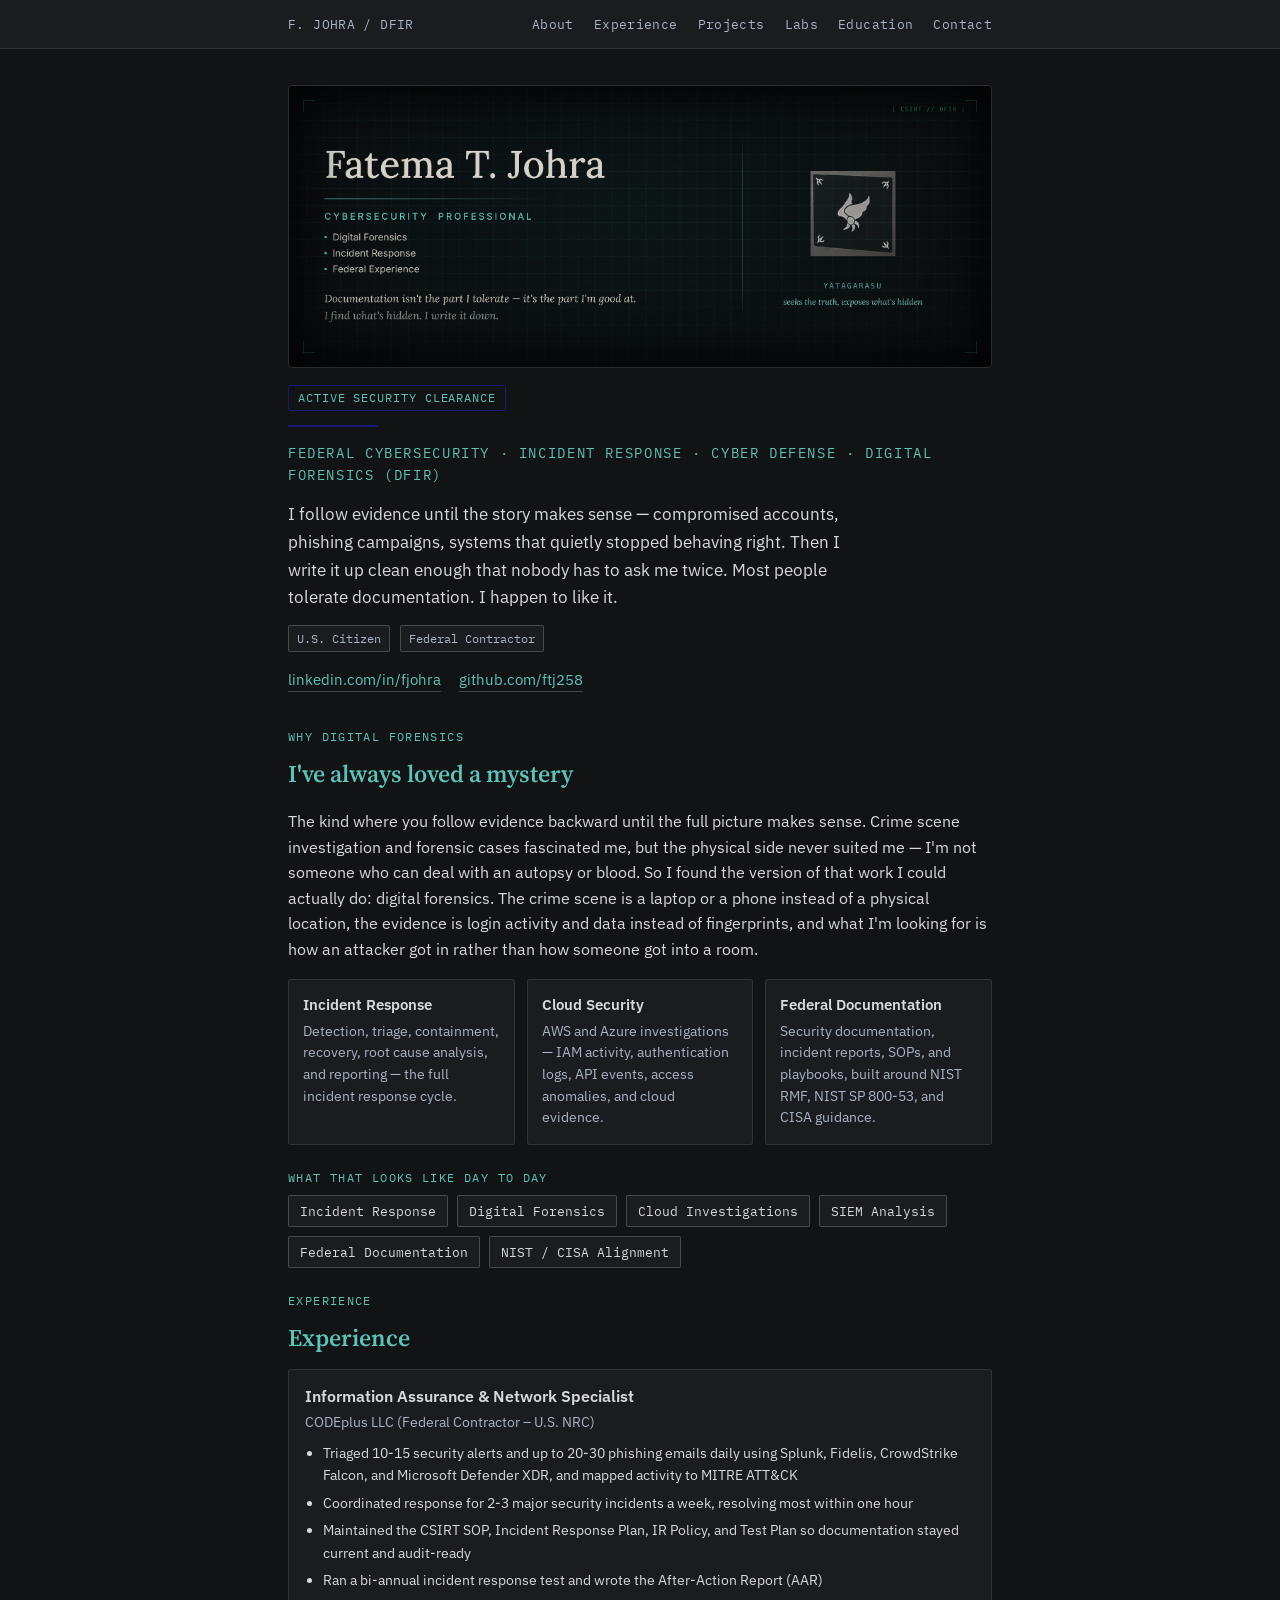
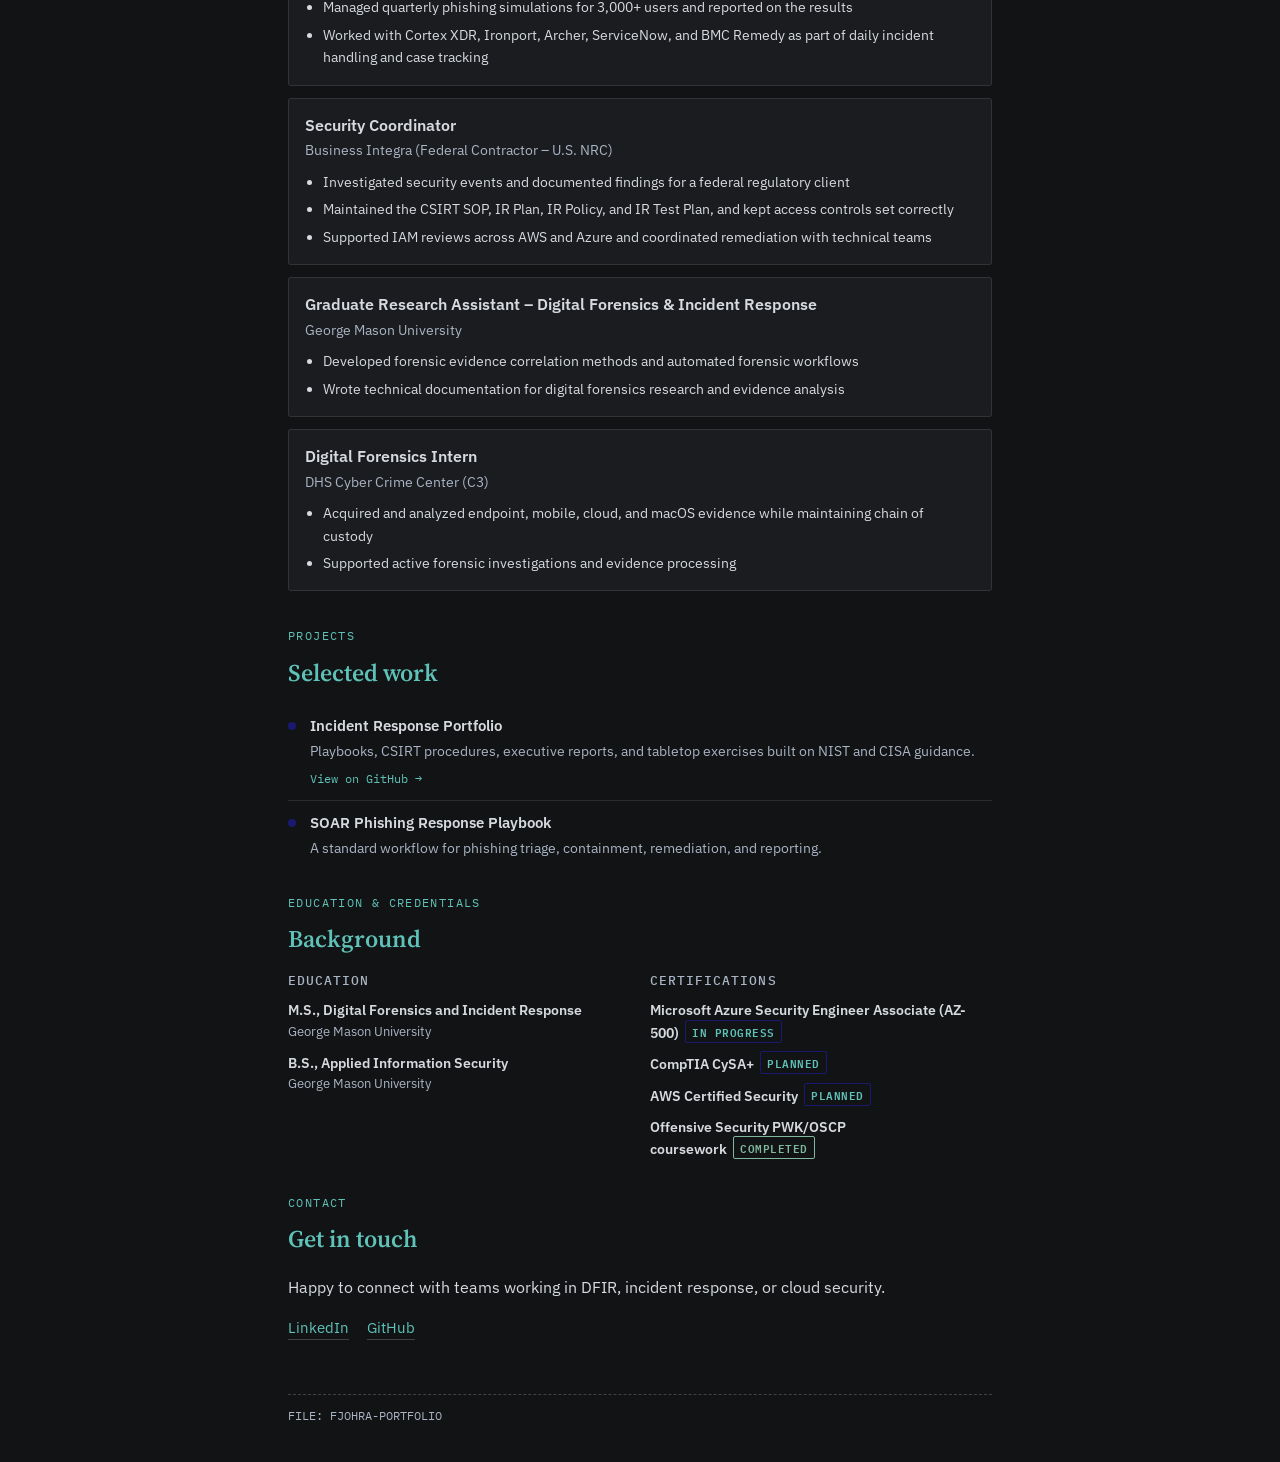
==== commit 49aca2e6: "Add Labs page and shared stylesheet" ====
--- a/index.html
+++ b/index.html
@@ -17,7 +17,7 @@
       <a href="#about">About</a>
       <a href="#experience">Experience</a>
       <a href="#projects">Projects</a>
-      <a href="#labs">Labs</a>
+      <a href="labs.html">Labs</a>
       <a href="#education">Education</a>
       <a href="#contact">Contact</a>
     </nav>
@@ -149,41 +149,6 @@
     </div>
   </section>
 
-  <section id="labs" class="reveal">
-    <p class="eyebrow">Case Files</p>
-    <h2>DFIR Home Labs</h2>
-    <p>Cases I worked on my own with public datasets and free tools. Each one links to the full report on GitHub.</p>
-
-    <div class="case">
-      <div class="case-head">
-        <span class="case-id">CASE 1 &middot; MEMORY FORENSICS</span>
-        <span class="status closed">Closed</span>
-      </div>
-      <div class="case-body">
-        <p class="case-role">Turnabout Memories</p>
-        <p class="case-org">MemLabs Lab 1 &middot; Windows 7 memory image &middot; Volatility 3, Volatility 2.6</p>
-        <ul>
-          <li>A computer crashed while its owner was working. I went through the memory dump to see what was running and recovered 2 of 3 hidden flags.</li>
-        </ul>
-        <a class="project-link" href="https://github.com/ftj258/dfir-home-labs/tree/main/01-memory-forensics/turnabout-memories" target="_blank" rel="noopener">Read the case report &rarr;</a>
-      </div>
-    </div>
-
-    <div class="case">
-      <div class="case-head">
-        <span class="case-id">CASE 2 &middot; DISK FORENSICS</span>
-        <span class="status closed">Closed</span>
-      </div>
-      <div class="case-body">
-        <p class="case-role">Turnabout Spreadsheet</p>
-        <p class="case-org">M57-Jean &middot; Windows XP disk image &middot; Autopsy</p>
-        <ul>
-          <li>A spreadsheet with employee names, SSNs and salaries ended up online. I traced it back to a spoofed email posing as the boss.</li>
-        </ul>
-        <a class="project-link" href="https://github.com/ftj258/dfir-home-labs/tree/main/02-disk-timeline-analysis/turnabout-spreadsheet" target="_blank" rel="noopener">Read the case report &rarr;</a>
-      </div>
-    </div>
-  </section>
 
   <section id="education" class="reveal">
     <p class="eyebrow">Education &amp; credentials</p>
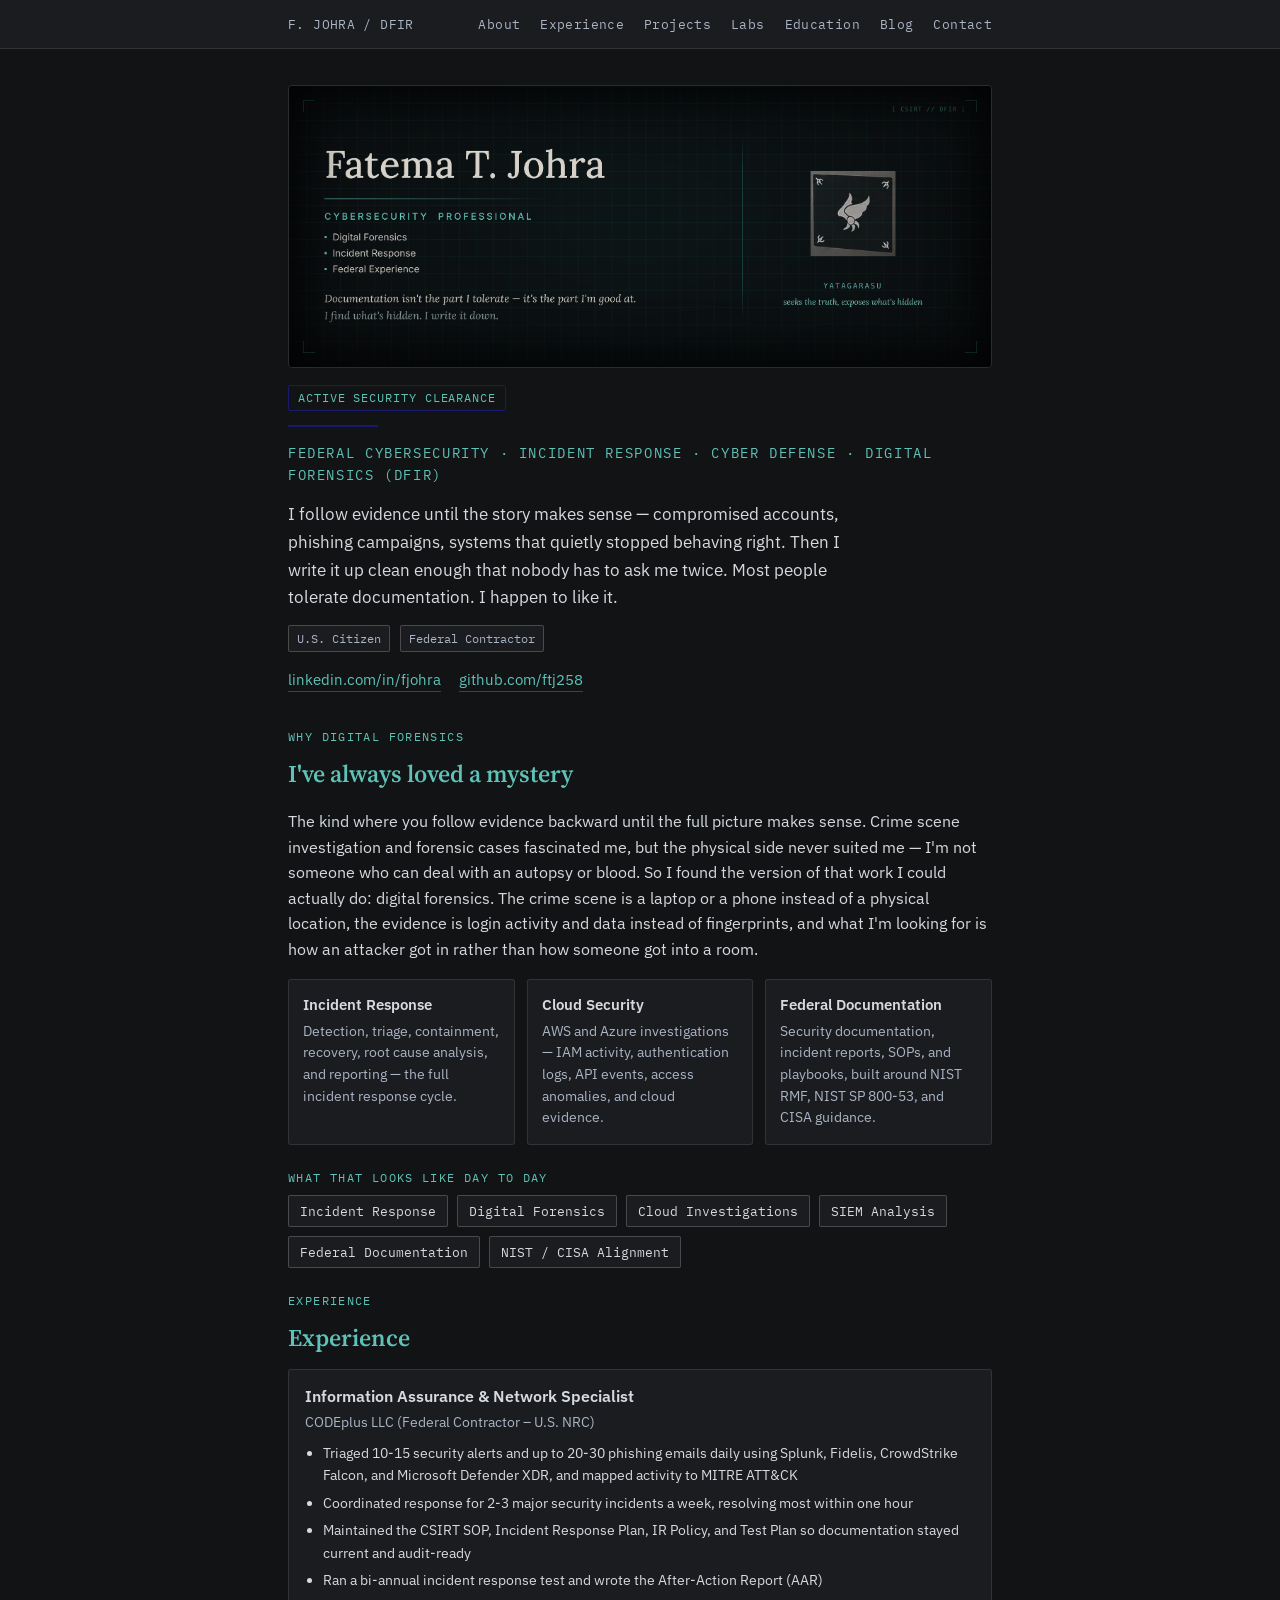
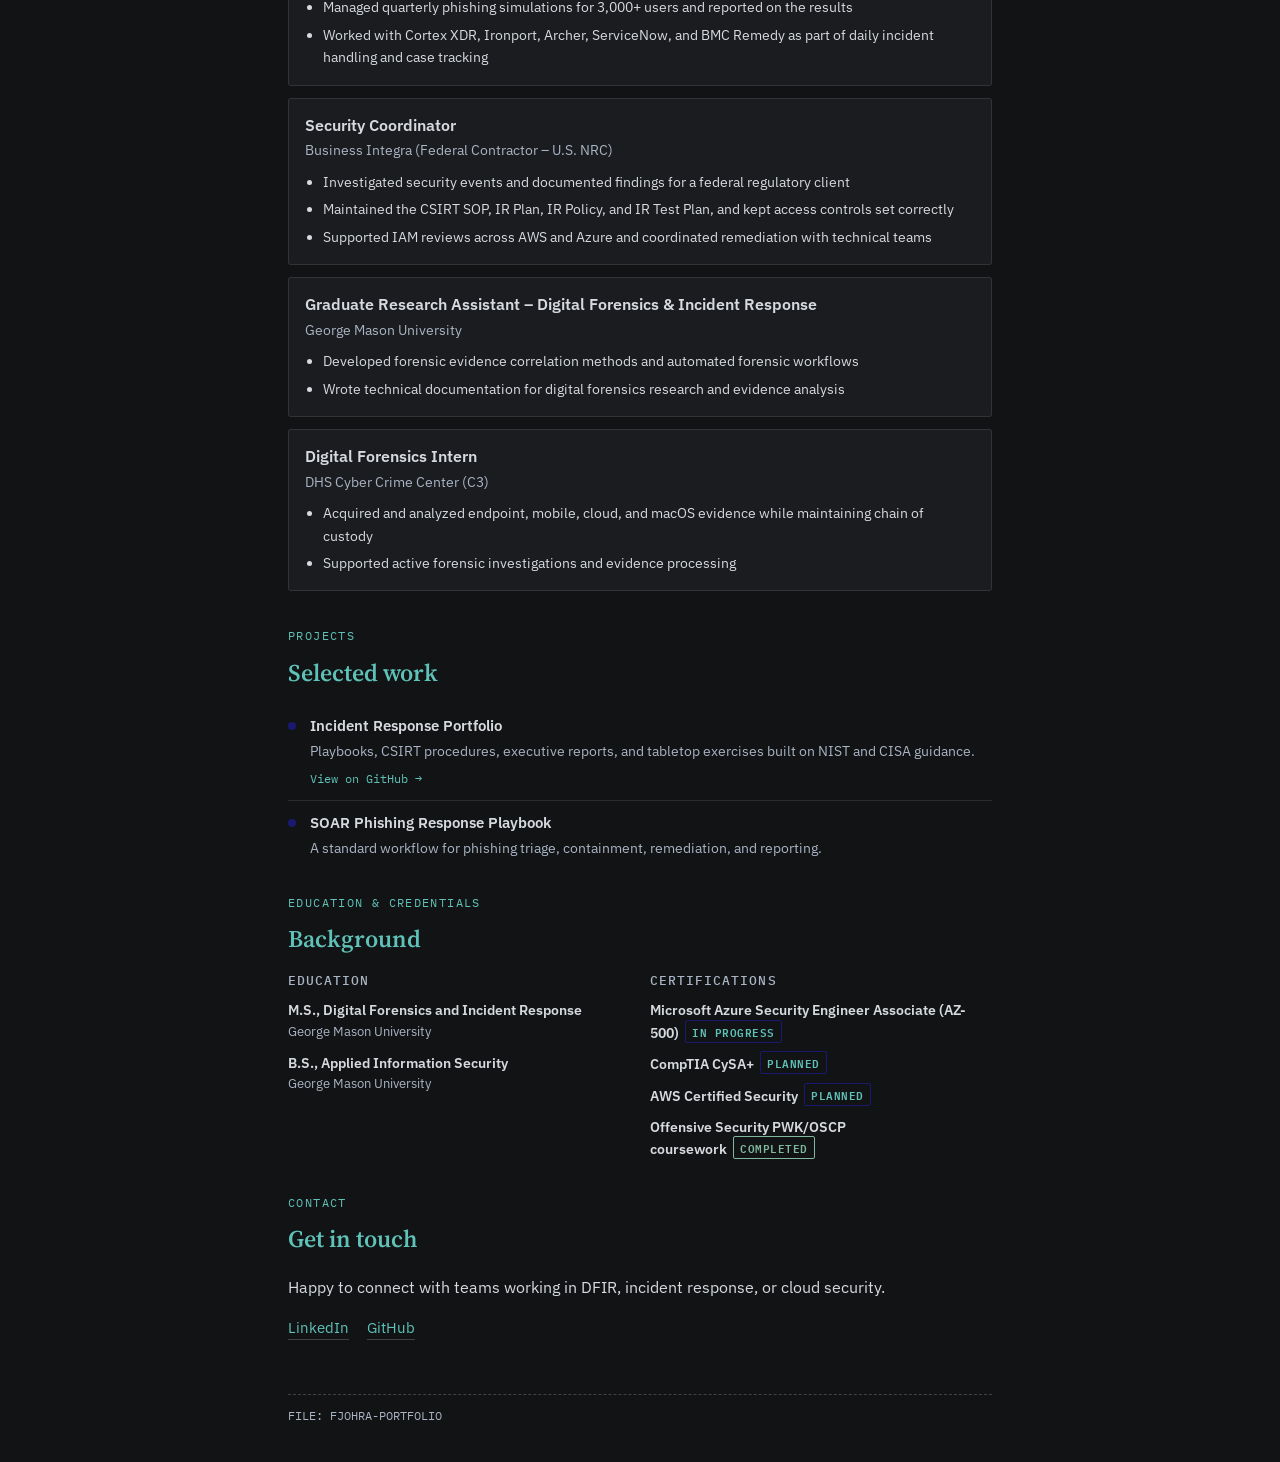
==== commit 064c61f6: "Add Turnabout Forensics blog and shared case list" ====
--- a/index.html
+++ b/index.html
@@ -19,6 +19,7 @@
       <a href="#projects">Projects</a>
       <a href="labs.html">Labs</a>
       <a href="#education">Education</a>
+      <a href="blog/">Blog</a>
       <a href="#contact">Contact</a>
     </nav>
   </div>
--- a/style.css
+++ b/style.css
@@ -1,193 +1,215 @@
-  :root{
-    --bg: #121315;
-    --paper: #1b1c1f;
-    --ink: #D6DADF;
-    --ink-soft: #A9B4C4;
-    --navy: #D6DADF;
-    --navy-soft: #C6D0DE;
-    --line: rgba(255,255,255,0.10);
-    --line-strong: rgba(255,255,255,0.20);
-    --accent: #191970;
-    --accent-text: #5FC2B8;
-    --accent-soft: rgba(25,25,112,0.24);
-    --active: #7FB89E;
-    --active-soft: rgba(127,184,158,0.14);
-    --closed: #A39C8E;
-    --closed-soft: rgba(163,156,142,0.14);
-    --serif: 'Source Serif 4', Georgia, serif;
-    --sans: 'IBM Plex Sans', -apple-system, sans-serif;
-    --mono: 'IBM Plex Mono', 'Courier New', monospace;
-  }
-
-  * { box-sizing: border-box; }
-  html { scroll-behavior: smooth; }
-
-  body{
-    margin: 0;
-    background: var(--bg);
-    color: var(--ink);
-    font-family: var(--sans);
-    line-height: 1.6;
-    -webkit-font-smoothing: antialiased;
-  }
-
-  a { color: var(--accent-text); }
-  a:focus-visible, button:focus-visible { outline: 2px solid var(--accent); outline-offset: 3px; }
-
-  .wrap{ max-width: 760px; margin: 0 auto; padding: 0 28px; }
-
-  /* ---------- Top bar ---------- */
-  .topbar{
-    border-bottom: 1px solid var(--line);
-    background: var(--paper);
-    position: sticky; top: 0; z-index: 20;
-  }
-  .topbar-inner{
-    max-width: 760px; margin: 0 auto; padding: 14px 28px;
-    display: flex; justify-content: space-between; align-items: center;
-    font-family: var(--mono); font-size: 12.5px; letter-spacing: .03em;
-    color: var(--ink-soft);
-  }
-  .topbar-inner nav{ display: flex; gap: 20px; }
-  .topbar-inner nav a{ color: var(--ink-soft); text-decoration: none; }
-  .topbar-inner nav a:hover{ color: var(--accent-text); text-decoration: underline; }
-
-  /* ---------- Hero ---------- */
-  .hero{ padding: 36px 0 24px; }
-  .banner-img{
-    width: 100%; max-width: 100%; height: auto; display: block;
-    border-radius: 4px; margin-bottom: 16px; border: 1px solid var(--line);
-  }
-  .hero .stamp{
-    display: inline-block; font-family: var(--mono); font-size: 11.5px;
-    letter-spacing: .08em; color: var(--accent-text); border: 1px solid var(--accent);
-    padding: 3px 9px; border-radius: 2px; margin-bottom: 14px; text-transform: uppercase;
-  }
-  .hero h1{
-    font-family: var(--serif); font-weight: 600; font-size: clamp(2.1rem, 5vw, 2.9rem);
-    line-height: 1.12; margin: 0 0 12px; color: var(--navy);
-  }
-  .name-rule{ width: 90px; height: 2px; background: var(--accent); margin-bottom: 16px; }
-  .hero .role-line{
-    font-family: var(--mono); font-size: 13.5px; color: var(--accent-text);
-    letter-spacing: .12em; text-transform: uppercase; margin-bottom: 14px;
-  }
-  .hero p.lede{
-    font-size: 1.08rem; max-width: 58ch; color: var(--ink); margin: 0 0 14px;
-  }
-  .meta-row{
-    display: flex; flex-wrap: wrap; gap: 8px 10px; font-family: var(--mono); font-size: 12px;
-    color: var(--ink-soft); margin-bottom: 16px;
-  }
-  .meta-row span{
-    border: 1px solid var(--line-strong); padding: 3px 8px; border-radius: 2px; background: var(--paper);
-  }
-  .contact-row{ display: flex; flex-wrap: wrap; gap: 4px 18px; font-size: 14.5px; }
-  .contact-row a{ text-decoration: none; border-bottom: 1px solid var(--line-strong); }
-  .contact-row a:hover{ border-color: var(--accent); }
-
-  /* ---------- Section scaffolding ---------- */
-  section{ padding: 12px 0; }
-  section:first-of-type{ border-top: none; }
-  .eyebrow{
-    font-family: var(--mono); font-size: 11.5px; letter-spacing: .12em; text-transform: uppercase;
-    color: var(--accent-text); margin: 0 0 8px;
-  }
-  h2{
-    font-family: var(--serif); font-weight: 600; font-size: 1.5rem; color: var(--accent-text);
-    margin: 0 0 12px;
-  }
-
-  /* ---------- Focus tags ---------- */
-  .tag-row{ display: flex; flex-wrap: wrap; gap: 9px; }
-  .tag{
-    font-family: var(--mono); font-size: 12.5px; color: var(--navy);
-    background: var(--paper); border: 1px solid var(--line-strong);
-    padding: 5px 11px; border-radius: 2px;
-  }
-
-  /* ---------- About cards ---------- */
-  .card-grid{ display: grid; grid-template-columns: repeat(3, 1fr); gap: 12px; margin-top: 14px; }
-  .card{
-    background: var(--paper); border: 1px solid var(--line); border-radius: 3px;
-    padding: 13px 14px 15px;
-  }
-  .card .card-title{ font-weight: 600; font-size: 14.5px; color: var(--navy); margin-bottom: 5px; }
-  .card p{ font-size: 13.5px; color: var(--ink-soft); margin: 0; }
-
-  /* ---------- Case files (experience) ---------- */
-  .case{
-    background: var(--paper); border: 1px solid var(--line); border-radius: 3px;
-    margin-bottom: 12px; overflow: hidden;
-  }
-  .case-head{
-    display: flex; justify-content: flex-end; align-items: center; flex-wrap: wrap; gap: 8px;
-    padding: 10px 16px; border-bottom: 1px solid var(--line); background: rgba(255,255,255,0.03);
-  }
-  .case-id{ font-family: var(--mono); font-size: 12px; color: var(--ink-soft); }
-  .status{
-    font-family: var(--mono); font-size: 11px; letter-spacing: .06em; text-transform: uppercase;
-    padding: 3px 9px; border-radius: 2px;
-  }
-  .status.active{ background: var(--active-soft); color: var(--active); }
-  .status.closed{ background: var(--closed-soft); color: var(--closed); }
-  .case-body{ padding: 14px 16px 16px; }
-  .case-role{ font-weight: 600; font-size: 16px; margin: 0 0 2px; }
-  .case-org{ font-size: 13.5px; color: var(--ink-soft); margin: 0 0 9px; }
-  .case-body ul{ margin: 0; padding-left: 18px; }
-  .case-body li{ font-size: 14px; margin-bottom: 5px; color: var(--ink); }
-  .case-body li:last-child{ margin-bottom: 0; }
-
-  /* ---------- Projects ---------- */
-  .project{
-    display: flex; gap: 14px; padding: 10px 0; border-bottom: 1px solid var(--line);
-  }
-  .project:last-child{ border-bottom: none; }
-  .project .dot{
-    flex: none; width: 8px; height: 8px; border-radius: 50%; background: var(--accent);
-    margin-top: 8px;
-  }
-  .project h3{ font-size: 15px; margin: 0 0 3px; font-weight: 600; }
-  .project p{ margin: 0; font-size: 13.5px; color: var(--ink-soft); }
-  .project-link{
-    display: inline-block; margin-top: 6px; font-family: var(--mono); font-size: 12px;
-    color: var(--accent-text); text-decoration: none; border-bottom: 1px solid transparent;
-  }
-  .project-link:hover{ border-bottom-color: var(--accent-text); }
-
-  /* ---------- Education / certs ---------- */
-  .edu-grid{ display: grid; grid-template-columns: 1fr 1fr; gap: 20px; }
-  .edu-grid h3{ font-size: 13px; text-transform: uppercase; letter-spacing: .08em; color: var(--ink-soft); margin: 0 0 8px; font-family: var(--mono); font-weight: 500;}
-  .edu-item{ margin-bottom: 9px; font-size: 14px; }
-  .edu-item .deg{ font-weight: 600; }
-  .edu-item .where{ color: var(--ink-soft); font-size: 13px; }
-  .pill-status{
-    font-family: var(--mono); font-size: 10.5px; text-transform: uppercase; letter-spacing: .05em;
-    color: var(--accent-text); border: 1px solid var(--accent); border-radius: 2px; padding: 1px 6px;
-    margin-left: 6px; vertical-align: 1px;
-  }
-
-  /* ---------- Contact / footer ---------- */
-  footer{ padding: 24px 0 36px; }
-  footer p{ font-size: 15px; max-width: 52ch; }
-  .footer-stamp{
-    margin-top: 18px; padding-top: 12px; border-top: 1px dashed var(--line-strong);
-    font-family: var(--mono); font-size: 11.5px; color: var(--ink-soft);
-    display: flex; justify-content: space-between; flex-wrap: wrap; gap: 6px;
-  }
-
-  /* ---------- Reveal on scroll ---------- */
-  .reveal{ opacity: 0; transform: translateY(10px); transition: opacity .5s ease, transform .5s ease; }
-  .reveal.in{ opacity: 1; transform: translateY(0); }
-  @media (prefers-reduced-motion: reduce){
-    .reveal{ opacity: 1; transform: none; transition: none; }
-    html{ scroll-behavior: auto; }
-  }
-
-  /* ---------- Responsive ---------- */
-  @media (max-width: 640px){
-    .card-grid{ grid-template-columns: 1fr; }
-    .edu-grid{ grid-template-columns: 1fr; }
-    .topbar-inner nav{ gap: 12px; }
-    .topbar-inner nav a:nth-child(5), .topbar-inner nav a:nth-child(6){ display:none; }
-  }
+:root{
+  --bg: #121315;
+  --paper: #1b1c1f;
+  --ink: #D6DADF;
+  --ink-soft: #A9B4C4;
+  --navy: #D6DADF;
+  --navy-soft: #C6D0DE;
+  --line: rgba(255,255,255,0.10);
+  --line-strong: rgba(255,255,255,0.20);
+  --accent: #191970;
+  --accent-text: #5FC2B8;
+  --accent-soft: rgba(25,25,112,0.24);
+  --active: #7FB89E;
+  --active-soft: rgba(127,184,158,0.14);
+  --closed: #A39C8E;
+  --closed-soft: rgba(163,156,142,0.14);
+  --serif: 'Source Serif 4', Georgia, serif;
+  --sans: 'IBM Plex Sans', -apple-system, sans-serif;
+  --mono: 'IBM Plex Mono', 'Courier New', monospace;
+}
+
+* { box-sizing: border-box; }
+html { scroll-behavior: smooth; }
+
+body{
+  margin: 0;
+  background: var(--bg);
+  color: var(--ink);
+  font-family: var(--sans);
+  line-height: 1.6;
+  -webkit-font-smoothing: antialiased;
+}
+
+a { color: var(--accent-text); }
+a:focus-visible, button:focus-visible { outline: 2px solid var(--accent); outline-offset: 3px; }
+
+.wrap{ max-width: 760px; margin: 0 auto; padding: 0 28px; }
+
+/* ---------- Top bar ---------- */
+.topbar{
+  border-bottom: 1px solid var(--line);
+  background: var(--paper);
+  position: sticky; top: 0; z-index: 20;
+}
+.topbar-inner{
+  max-width: 760px; margin: 0 auto; padding: 14px 28px;
+  display: flex; justify-content: space-between; align-items: center;
+  font-family: var(--mono); font-size: 12.5px; letter-spacing: .03em;
+  color: var(--ink-soft);
+}
+.topbar-inner nav{ display: flex; gap: 20px; }
+.topbar-inner nav a{ color: var(--ink-soft); text-decoration: none; }
+.topbar-inner nav a:hover{ color: var(--accent-text); text-decoration: underline; }
+
+/* ---------- Hero ---------- */
+.hero{ padding: 36px 0 24px; }
+.banner-img{
+  width: 100%; max-width: 100%; height: auto; display: block;
+  border-radius: 4px; margin-bottom: 16px; border: 1px solid var(--line);
+}
+.hero .stamp{
+  display: inline-block; font-family: var(--mono); font-size: 11.5px;
+  letter-spacing: .08em; color: var(--accent-text); border: 1px solid var(--accent);
+  padding: 3px 9px; border-radius: 2px; margin-bottom: 14px; text-transform: uppercase;
+}
+.hero h1{
+  font-family: var(--serif); font-weight: 600; font-size: clamp(2.1rem, 5vw, 2.9rem);
+  line-height: 1.12; margin: 0 0 12px; color: var(--navy);
+}
+.name-rule{ width: 90px; height: 2px; background: var(--accent); margin-bottom: 16px; }
+.hero .role-line{
+  font-family: var(--mono); font-size: 13.5px; color: var(--accent-text);
+  letter-spacing: .12em; text-transform: uppercase; margin-bottom: 14px;
+}
+.hero p.lede{
+  font-size: 1.08rem; max-width: 58ch; color: var(--ink); margin: 0 0 14px;
+}
+.meta-row{
+  display: flex; flex-wrap: wrap; gap: 8px 10px; font-family: var(--mono); font-size: 12px;
+  color: var(--ink-soft); margin-bottom: 16px;
+}
+.meta-row span{
+  border: 1px solid var(--line-strong); padding: 3px 8px; border-radius: 2px; background: var(--paper);
+}
+.contact-row{ display: flex; flex-wrap: wrap; gap: 4px 18px; font-size: 14.5px; }
+.contact-row a{ text-decoration: none; border-bottom: 1px solid var(--line-strong); }
+.contact-row a:hover{ border-color: var(--accent); }
+
+/* ---------- Section scaffolding ---------- */
+section{ padding: 12px 0; }
+section:first-of-type{ border-top: none; }
+.eyebrow{
+  font-family: var(--mono); font-size: 11.5px; letter-spacing: .12em; text-transform: uppercase;
+  color: var(--accent-text); margin: 0 0 8px;
+}
+h2{
+  font-family: var(--serif); font-weight: 600; font-size: 1.5rem; color: var(--accent-text);
+  margin: 0 0 12px;
+}
+
+/* ---------- Focus tags ---------- */
+.tag-row{ display: flex; flex-wrap: wrap; gap: 9px; }
+.tag{
+  font-family: var(--mono); font-size: 12.5px; color: var(--navy);
+  background: var(--paper); border: 1px solid var(--line-strong);
+  padding: 5px 11px; border-radius: 2px;
+}
+
+/* ---------- About cards ---------- */
+.card-grid{ display: grid; grid-template-columns: repeat(3, 1fr); gap: 12px; margin-top: 14px; }
+.card{
+  background: var(--paper); border: 1px solid var(--line); border-radius: 3px;
+  padding: 13px 14px 15px;
+}
+.card .card-title{ font-weight: 600; font-size: 14.5px; color: var(--navy); margin-bottom: 5px; }
+.card p{ font-size: 13.5px; color: var(--ink-soft); margin: 0; }
+
+/* ---------- Case files (experience) ---------- */
+.case{
+  background: var(--paper); border: 1px solid var(--line); border-radius: 3px;
+  margin-bottom: 12px; overflow: hidden;
+}
+.case-head{
+  display: flex; justify-content: flex-end; align-items: center; flex-wrap: wrap; gap: 8px;
+  padding: 10px 16px; border-bottom: 1px solid var(--line); background: rgba(255,255,255,0.03);
+}
+.case-id{ font-family: var(--mono); font-size: 12px; color: var(--ink-soft); }
+.status{
+  font-family: var(--mono); font-size: 11px; letter-spacing: .06em; text-transform: uppercase;
+  padding: 3px 9px; border-radius: 2px;
+}
+.status.active{ background: var(--active-soft); color: var(--active); }
+.status.closed{ background: var(--closed-soft); color: var(--closed); }
+.case-body{ padding: 14px 16px 16px; }
+.case-role{ font-weight: 600; font-size: 16px; margin: 0 0 2px; }
+.case-org{ font-size: 13.5px; color: var(--ink-soft); margin: 0 0 9px; }
+.case-body ul{ margin: 0; padding-left: 18px; }
+.case-body li{ font-size: 14px; margin-bottom: 5px; color: var(--ink); }
+.case-body li:last-child{ margin-bottom: 0; }
+
+/* ---------- Projects ---------- */
+.project{
+  display: flex; gap: 14px; padding: 10px 0; border-bottom: 1px solid var(--line);
+}
+.project:last-child{ border-bottom: none; }
+.project .dot{
+  flex: none; width: 8px; height: 8px; border-radius: 50%; background: var(--accent);
+  margin-top: 8px;
+}
+.project h3{ font-size: 15px; margin: 0 0 3px; font-weight: 600; }
+.project p{ margin: 0; font-size: 13.5px; color: var(--ink-soft); }
+.project-link{
+  display: inline-block; margin-top: 6px; font-family: var(--mono); font-size: 12px;
+  color: var(--accent-text); text-decoration: none; border-bottom: 1px solid transparent;
+}
+.project-link:hover{ border-bottom-color: var(--accent-text); }
+
+/* ---------- Education / certs ---------- */
+.edu-grid{ display: grid; grid-template-columns: 1fr 1fr; gap: 20px; }
+.edu-grid h3{ font-size: 13px; text-transform: uppercase; letter-spacing: .08em; color: var(--ink-soft); margin: 0 0 8px; font-family: var(--mono); font-weight: 500;}
+.edu-item{ margin-bottom: 9px; font-size: 14px; }
+.edu-item .deg{ font-weight: 600; }
+.edu-item .where{ color: var(--ink-soft); font-size: 13px; }
+.pill-status{
+  font-family: var(--mono); font-size: 10.5px; text-transform: uppercase; letter-spacing: .05em;
+  color: var(--accent-text); border: 1px solid var(--accent); border-radius: 2px; padding: 1px 6px;
+  margin-left: 6px; vertical-align: 1px;
+}
+
+/* ---------- Contact / footer ---------- */
+footer{ padding: 24px 0 36px; }
+footer p{ font-size: 15px; max-width: 52ch; }
+.footer-stamp{
+  margin-top: 18px; padding-top: 12px; border-top: 1px dashed var(--line-strong);
+  font-family: var(--mono); font-size: 11.5px; color: var(--ink-soft);
+  display: flex; justify-content: space-between; flex-wrap: wrap; gap: 6px;
+}
+
+/* ---------- Reveal on scroll ---------- */
+.reveal{ opacity: 0; transform: translateY(10px); transition: opacity .5s ease, transform .5s ease; }
+.reveal.in{ opacity: 1; transform: translateY(0); }
+@media (prefers-reduced-motion: reduce){
+  .reveal{ opacity: 1; transform: none; transition: none; }
+  html{ scroll-behavior: auto; }
+}
+
+/* ---------- Responsive ---------- */
+@media (max-width: 640px){
+  .card-grid{ grid-template-columns: 1fr; }
+  .edu-grid{ grid-template-columns: 1fr; }
+  .topbar-inner nav{ gap: 12px; }
+  .topbar-inner nav a:nth-child(2), .topbar-inner nav a:nth-child(5), .topbar-inner nav a:nth-child(7){ display:none; }
+}
+
+/* ---------- Labs and blog lists ---------- */
+.case-links{ display:flex; flex-wrap:wrap; gap:4px 18px; }
+.post-card{ display:block; text-decoration:none; color:inherit; background:var(--paper); border:1px solid var(--line); border-radius:3px; padding:14px 16px; margin-bottom:12px; }
+.post-card:hover{ border-color:var(--accent-text); }
+.post-card .post-date{ font-family:var(--mono); font-size:11.5px; color:var(--accent-text); }
+.post-card .post-title{ font-family:var(--serif); font-size:1.2rem; font-weight:600; color:var(--navy); margin:2px 0; }
+.post-card .post-teaser{ font-size:14px; color:var(--ink-soft); font-style:italic; }
+
+/* ---------- Blog post ---------- */
+.post h1{ font-family:var(--serif); font-weight:600; font-size:clamp(1.9rem,4.5vw,2.4rem); line-height:1.15; margin:0 0 8px; color:var(--navy); }
+.post .post-meta{ font-family:var(--mono); font-size:12px; color:var(--ink-soft); margin-bottom:22px; }
+.post h2{ margin-top:30px; }
+.post p{ font-size:1.02rem; margin:0 0 14px; }
+.post .aside{ color:var(--ink-soft); }
+.post code{ font-family:var(--mono); font-size:.9em; background:var(--paper); border:1px solid var(--line); padding:1px 5px; border-radius:2px; }
+.post pre{ background:var(--paper); border:1px solid var(--line); padding:12px 14px; overflow-x:auto; border-radius:3px; font-family:var(--mono); font-size:13px; }
+.post pre code{ border:none; padding:0; background:none; }
+.post figure{ margin:18px 0; }
+.post figure img{ width:100%; height:auto; display:block; border:1px solid var(--line); border-radius:3px; }
+.post figcaption{ font-family:var(--mono); font-size:12px; color:var(--ink-soft); margin-top:6px; }
+.spoiler{ margin-top:28px; padding:12px 14px; border:1px dashed var(--line-strong); border-radius:3px; font-size:14px; }
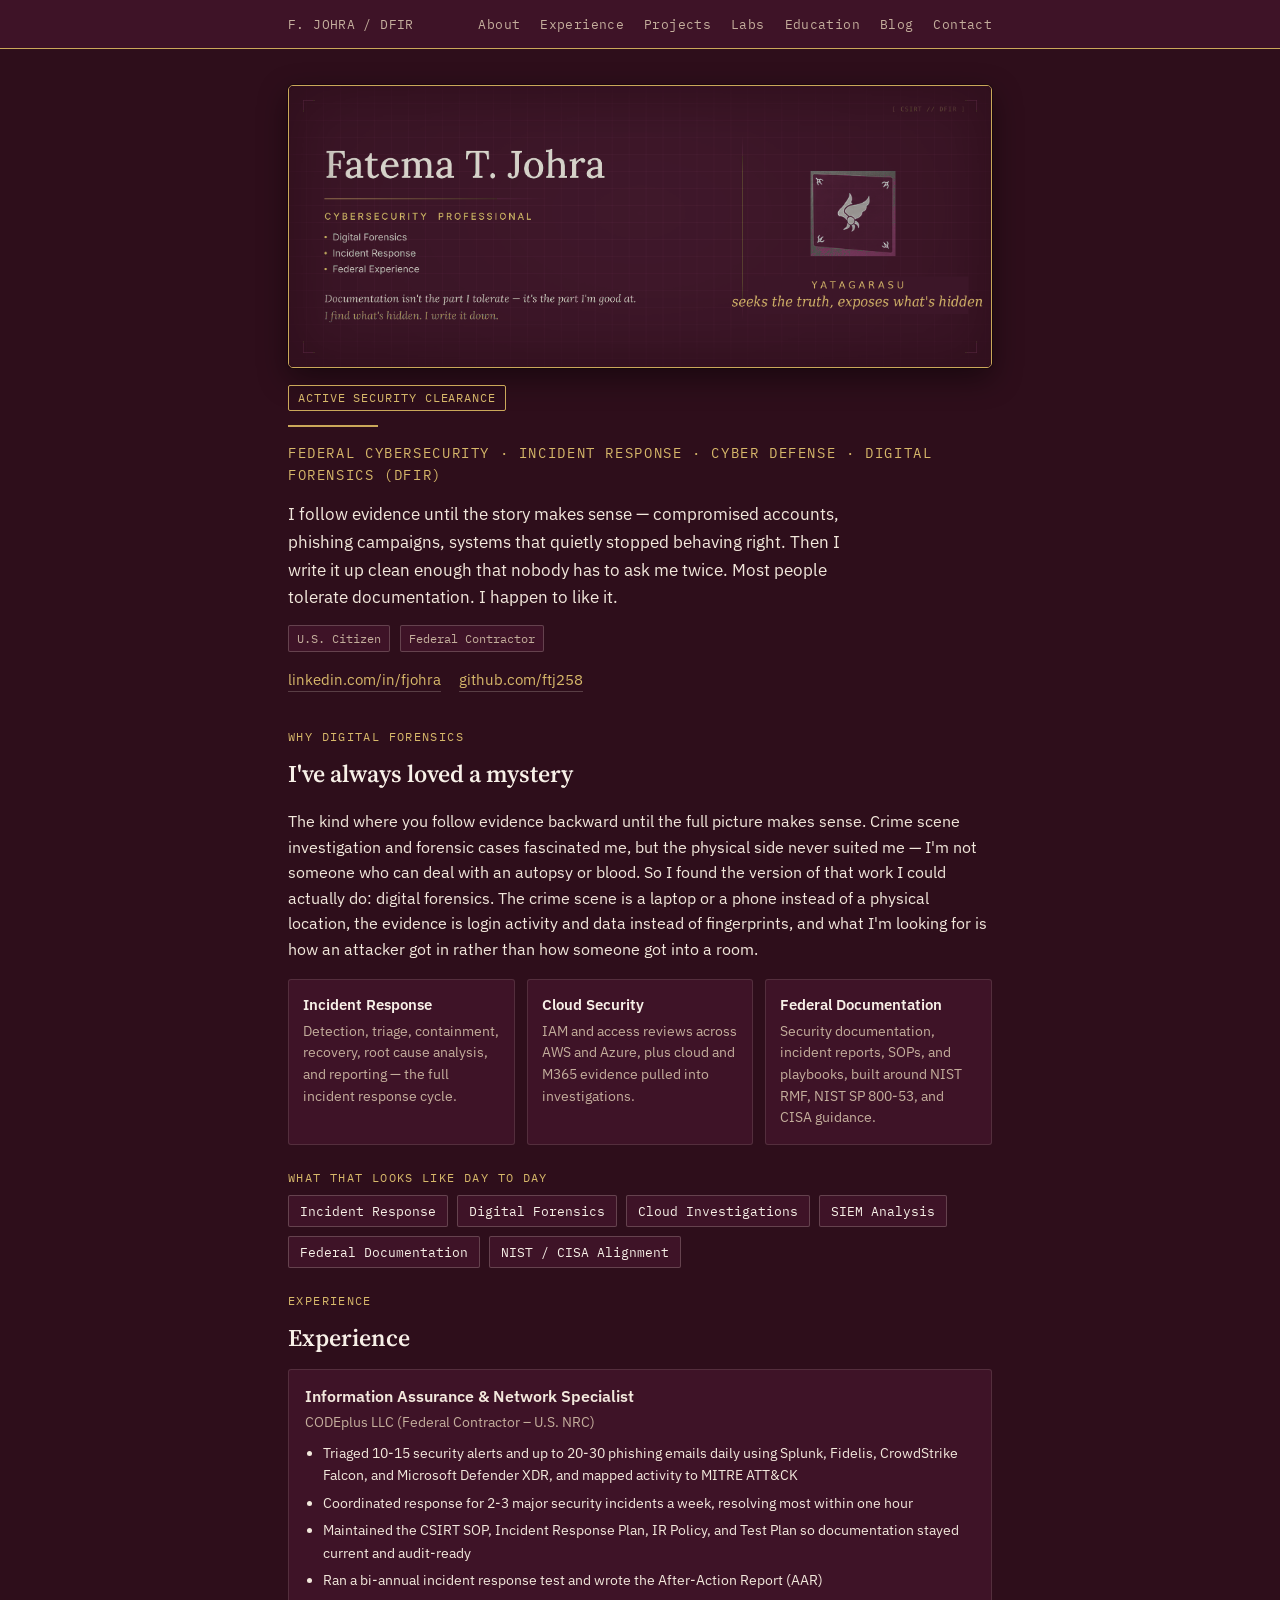
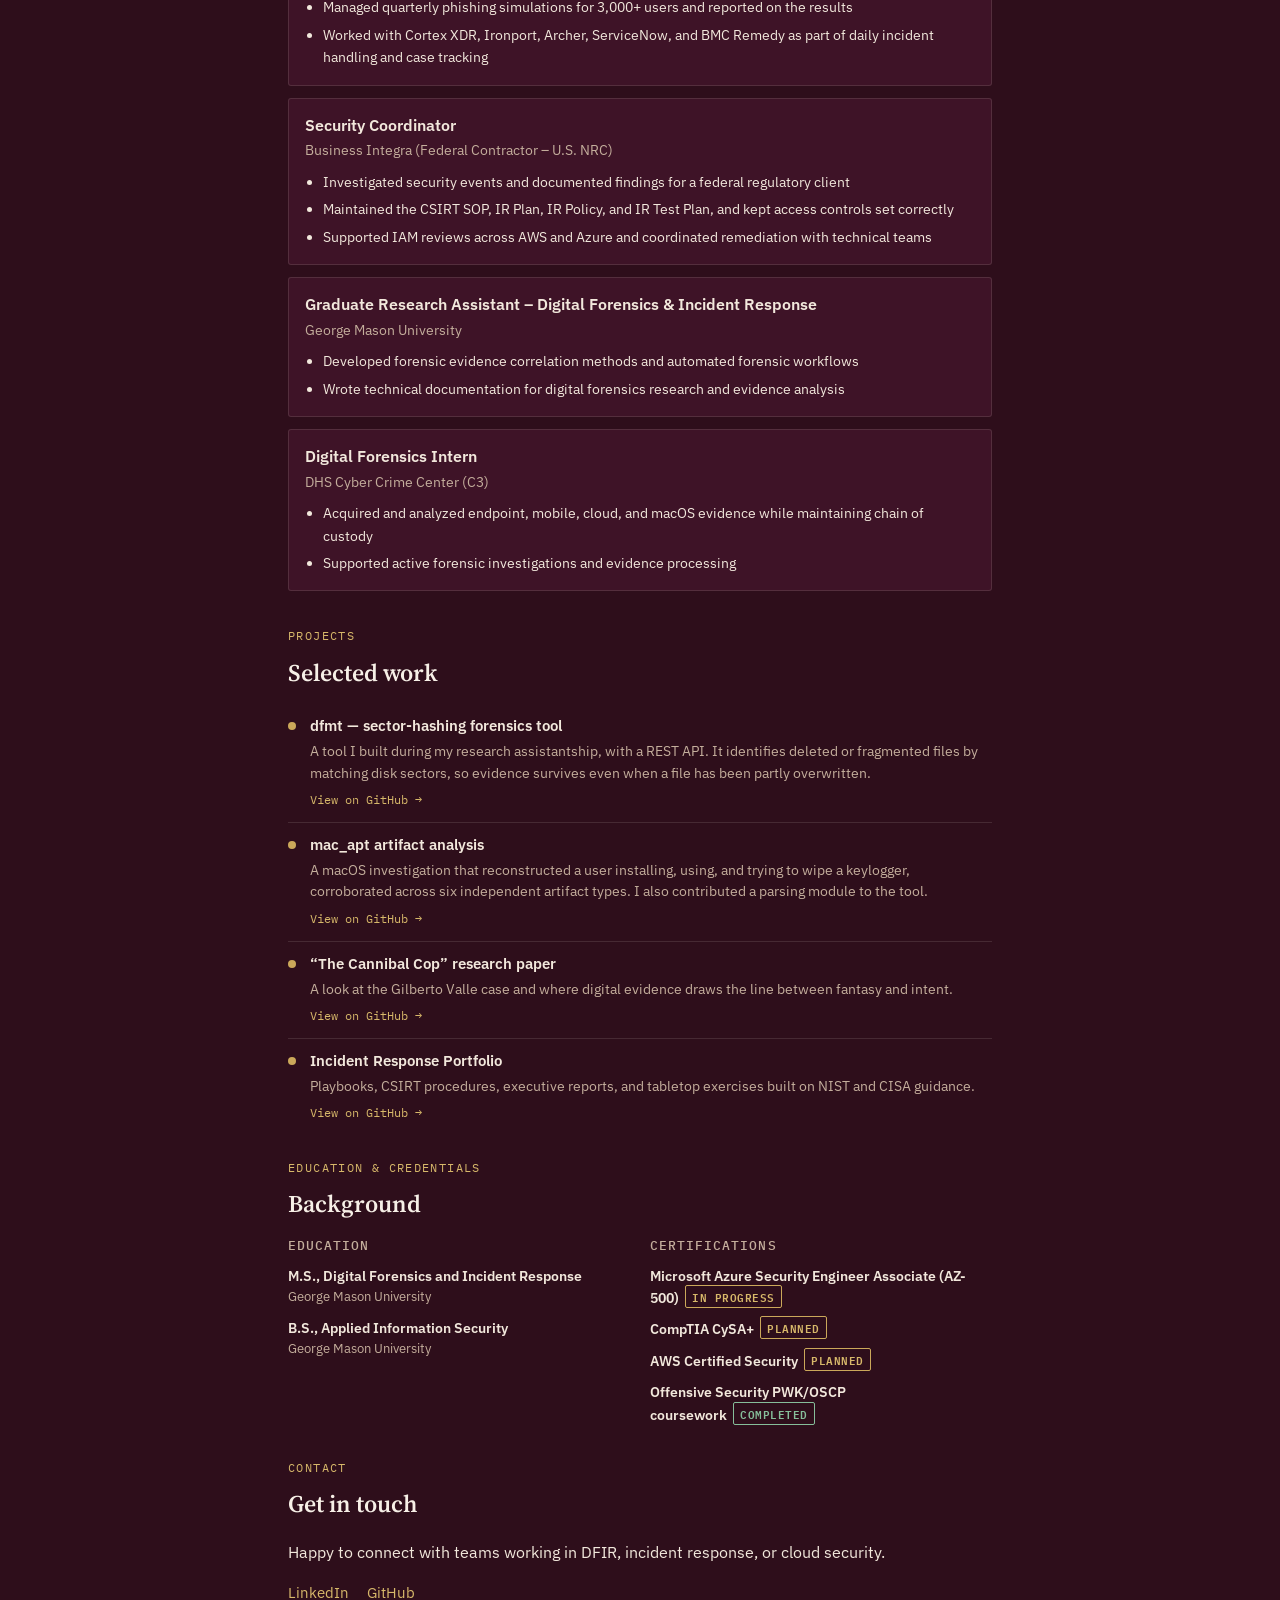
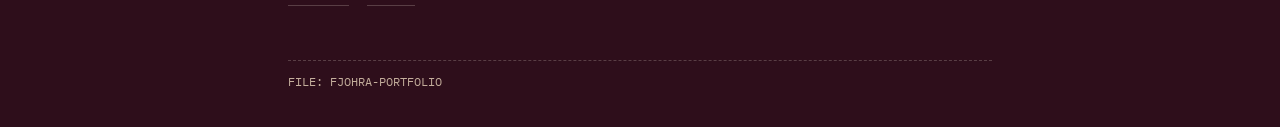
==== commit ac9d37ab: "Homepage: feature real projects, tighten cloud claim" ====
--- a/index.html
+++ b/index.html
@@ -54,7 +54,7 @@
       </div>
       <div class="card">
         <div class="card-title">Cloud Security</div>
-        <p>AWS and Azure investigations &mdash; IAM activity, authentication logs, API events, access anomalies, and cloud evidence.</p>
+        <p>IAM and access reviews across AWS and Azure, plus cloud and M365 evidence pulled into investigations.</p>
       </div>
       <div class="card">
         <div class="card-title">Federal Documentation</div>
@@ -136,16 +136,33 @@
     <div class="project">
       <span class="dot"></span>
       <div>
+        <h3>dfmt &mdash; sector-hashing forensics tool</h3>
+        <p>A tool I built during my research assistantship, with a REST API. It identifies deleted or fragmented files by matching disk sectors, so evidence survives even when a file has been partly overwritten.</p>
+        <a class="project-link" href="https://github.com/ftj258/cybersecurity-portfolio/tree/main/projects/dfmt" target="_blank" rel="noopener">View on GitHub &rarr;</a>
+      </div>
+    </div>
+    <div class="project">
+      <span class="dot"></span>
+      <div>
+        <h3>mac_apt artifact analysis</h3>
+        <p>A macOS investigation that reconstructed a user installing, using, and trying to wipe a keylogger, corroborated across six independent artifact types. I also contributed a parsing module to the tool.</p>
+        <a class="project-link" href="https://github.com/ftj258/cybersecurity-portfolio/tree/main/projects/mac_apt" target="_blank" rel="noopener">View on GitHub &rarr;</a>
+      </div>
+    </div>
+    <div class="project">
+      <span class="dot"></span>
+      <div>
+        <h3>&ldquo;The Cannibal Cop&rdquo; research paper</h3>
+        <p>A look at the Gilberto Valle case and where digital evidence draws the line between fantasy and intent.</p>
+        <a class="project-link" href="https://github.com/ftj258/cybersecurity-portfolio/tree/main/projects/research" target="_blank" rel="noopener">View on GitHub &rarr;</a>
+      </div>
+    </div>
+    <div class="project">
+      <span class="dot"></span>
+      <div>
         <h3>Incident Response Portfolio</h3>
         <p>Playbooks, CSIRT procedures, executive reports, and tabletop exercises built on NIST and CISA guidance.</p>
         <a class="project-link" href="https://github.com/ftj258/cybersecurity-portfolio/tree/main/incident-response" target="_blank" rel="noopener">View on GitHub &rarr;</a>
-      </div>
-    </div>
-    <div class="project">
-      <span class="dot"></span>
-      <div>
-        <h3>SOAR Phishing Response Playbook</h3>
-        <p>A standard workflow for phishing triage, containment, remediation, and reporting.</p>
       </div>
     </div>
   </section>
--- a/style.css
+++ b/style.css
@@ -1,19 +1,19 @@
 :root{
-  --bg: #121315;
-  --paper: #1b1c1f;
-  --ink: #D6DADF;
-  --ink-soft: #A9B4C4;
-  --navy: #D6DADF;
-  --navy-soft: #C6D0DE;
-  --line: rgba(255,255,255,0.10);
-  --line-strong: rgba(255,255,255,0.20);
-  --accent: #191970;
-  --accent-text: #5FC2B8;
-  --accent-soft: rgba(25,25,112,0.24);
-  --active: #7FB89E;
-  --active-soft: rgba(127,184,158,0.14);
-  --closed: #A39C8E;
-  --closed-soft: rgba(163,156,142,0.14);
+  --bg: #2E0E1B;
+  --paper: #3E1327;
+  --ink: #F2E8DC;
+  --ink-soft: #C4AE9C;
+  --navy: #F7F0E7;
+  --navy-soft: #E8DCCE;
+  --line: rgba(242,232,220,0.12);
+  --line-strong: rgba(242,232,220,0.22);
+  --accent: #CBA85A;
+  --accent-text: #D7B86A;
+  --accent-soft: rgba(203,168,90,0.14);
+  --active: #86BE9A;
+  --active-soft: rgba(134,190,154,0.16);
+  --closed: #BBAA8C;
+  --closed-soft: rgba(187,170,140,0.16);
   --serif: 'Source Serif 4', Georgia, serif;
   --sans: 'IBM Plex Sans', -apple-system, sans-serif;
   --mono: 'IBM Plex Mono', 'Courier New', monospace;
@@ -38,7 +38,7 @@
 
 /* ---------- Top bar ---------- */
 .topbar{
-  border-bottom: 1px solid var(--line);
+  border-bottom: 1px solid var(--accent);
   background: var(--paper);
   position: sticky; top: 0; z-index: 20;
 }
@@ -56,7 +56,9 @@
 .hero{ padding: 36px 0 24px; }
 .banner-img{
   width: 100%; max-width: 100%; height: auto; display: block;
-  border-radius: 4px; margin-bottom: 16px; border: 1px solid var(--line);
+  border-radius: 5px; margin-bottom: 16px;
+  border: 1px solid var(--accent);
+  box-shadow: 0 0 0 1px rgba(0,0,0,0.35), 0 10px 30px rgba(0,0,0,0.45);
 }
 .hero .stamp{
   display: inline-block; font-family: var(--mono); font-size: 11.5px;
@@ -94,7 +96,7 @@
   color: var(--accent-text); margin: 0 0 8px;
 }
 h2{
-  font-family: var(--serif); font-weight: 600; font-size: 1.5rem; color: var(--accent-text);
+  font-family: var(--serif); font-weight: 600; font-size: 1.5rem; color: var(--navy);
   margin: 0 0 12px;
 }
 
@@ -213,3 +215,4 @@
 .post figure img{ width:100%; height:auto; display:block; border:1px solid var(--line); border-radius:3px; }
 .post figcaption{ font-family:var(--mono); font-size:12px; color:var(--ink-soft); margin-top:6px; }
 .spoiler{ margin-top:28px; padding:12px 14px; border:1px dashed var(--line-strong); border-radius:3px; font-size:14px; }
+.project .post-date{ font-family:var(--mono); font-size:11.5px; color:var(--accent-text); margin-top:4px; }
